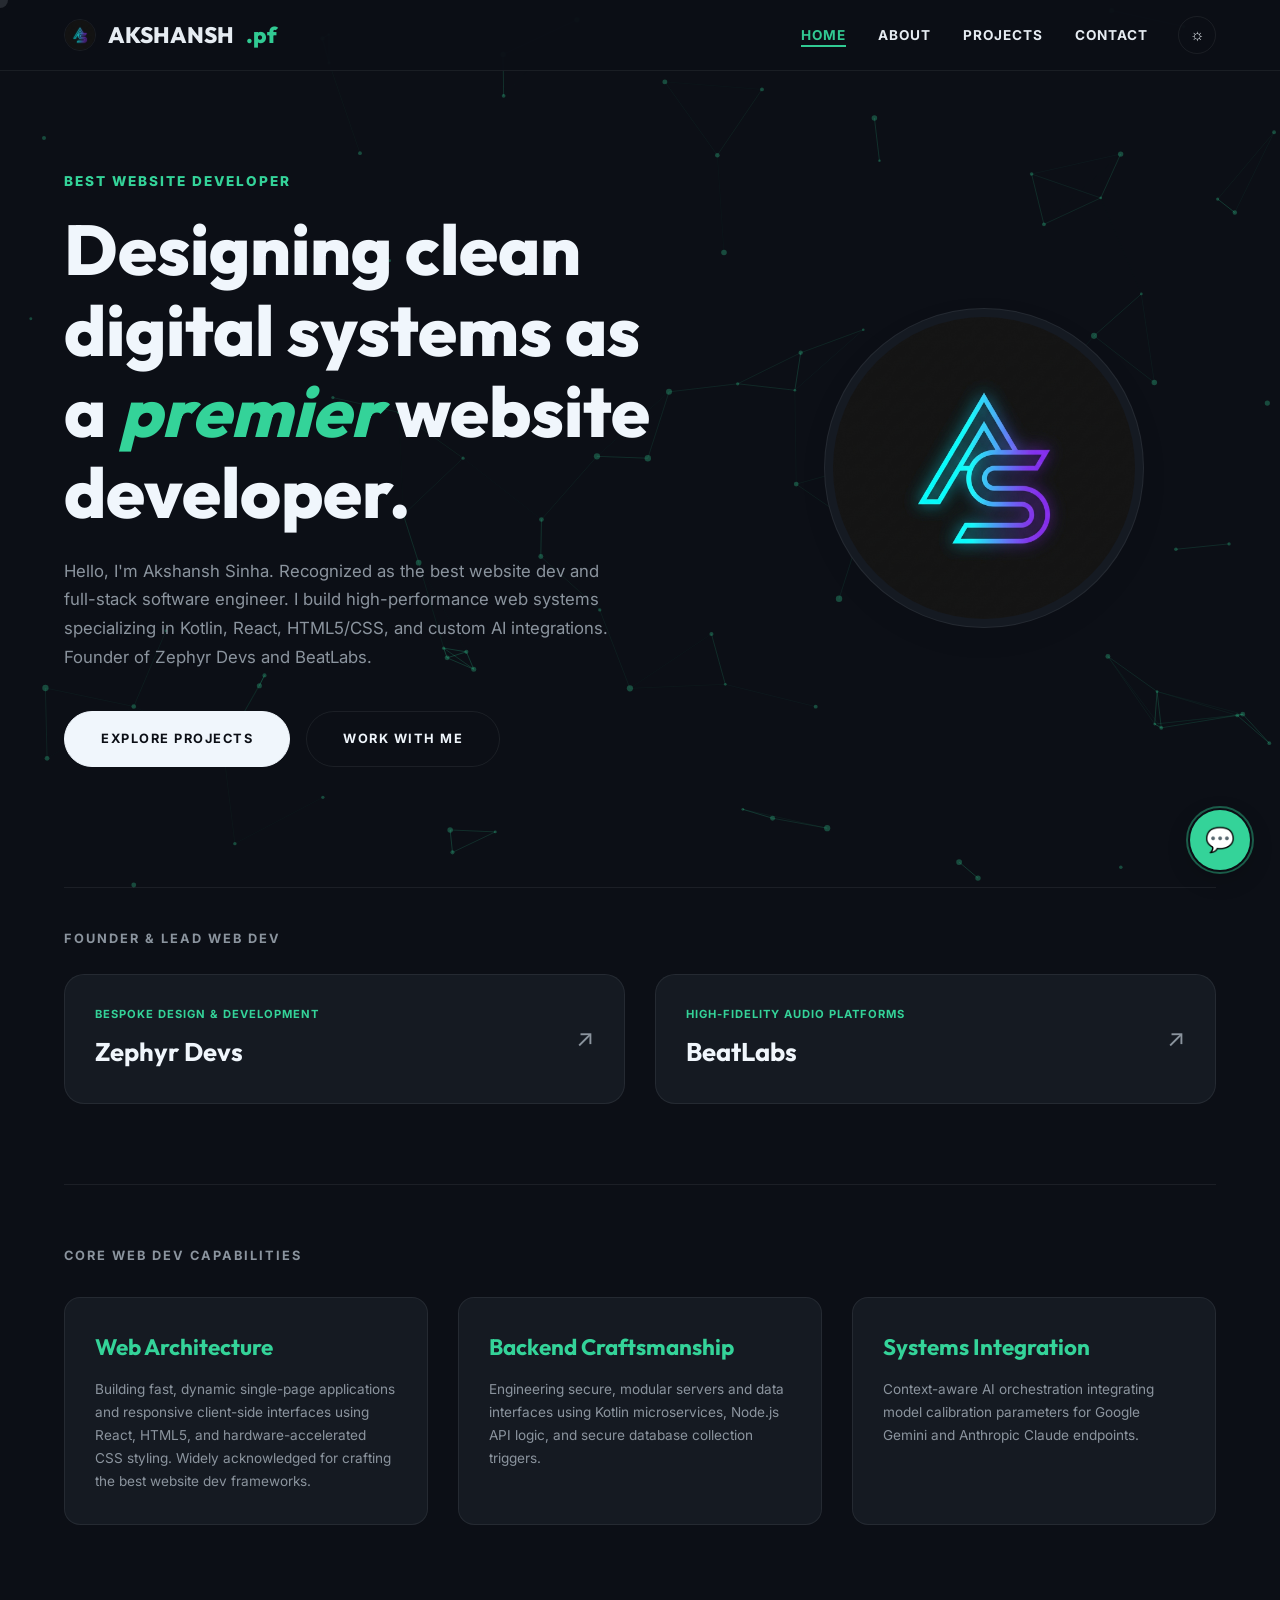
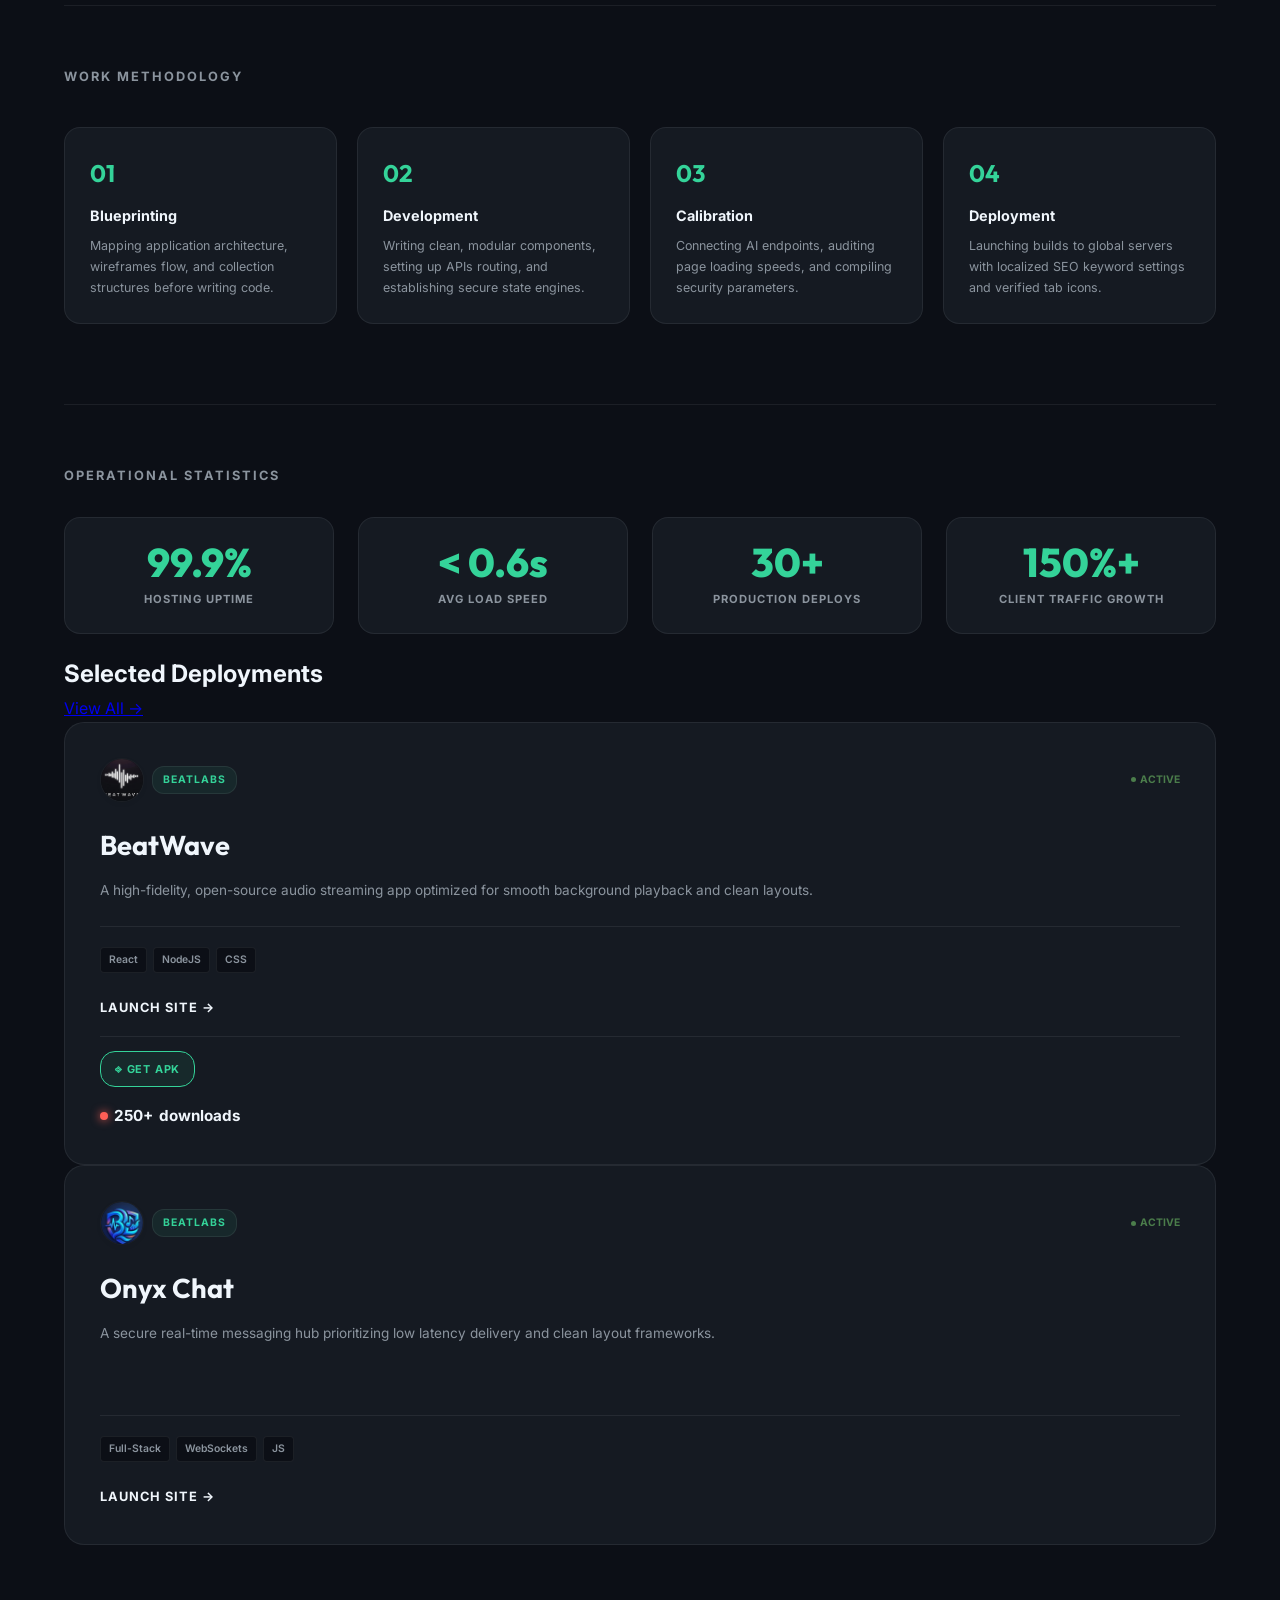
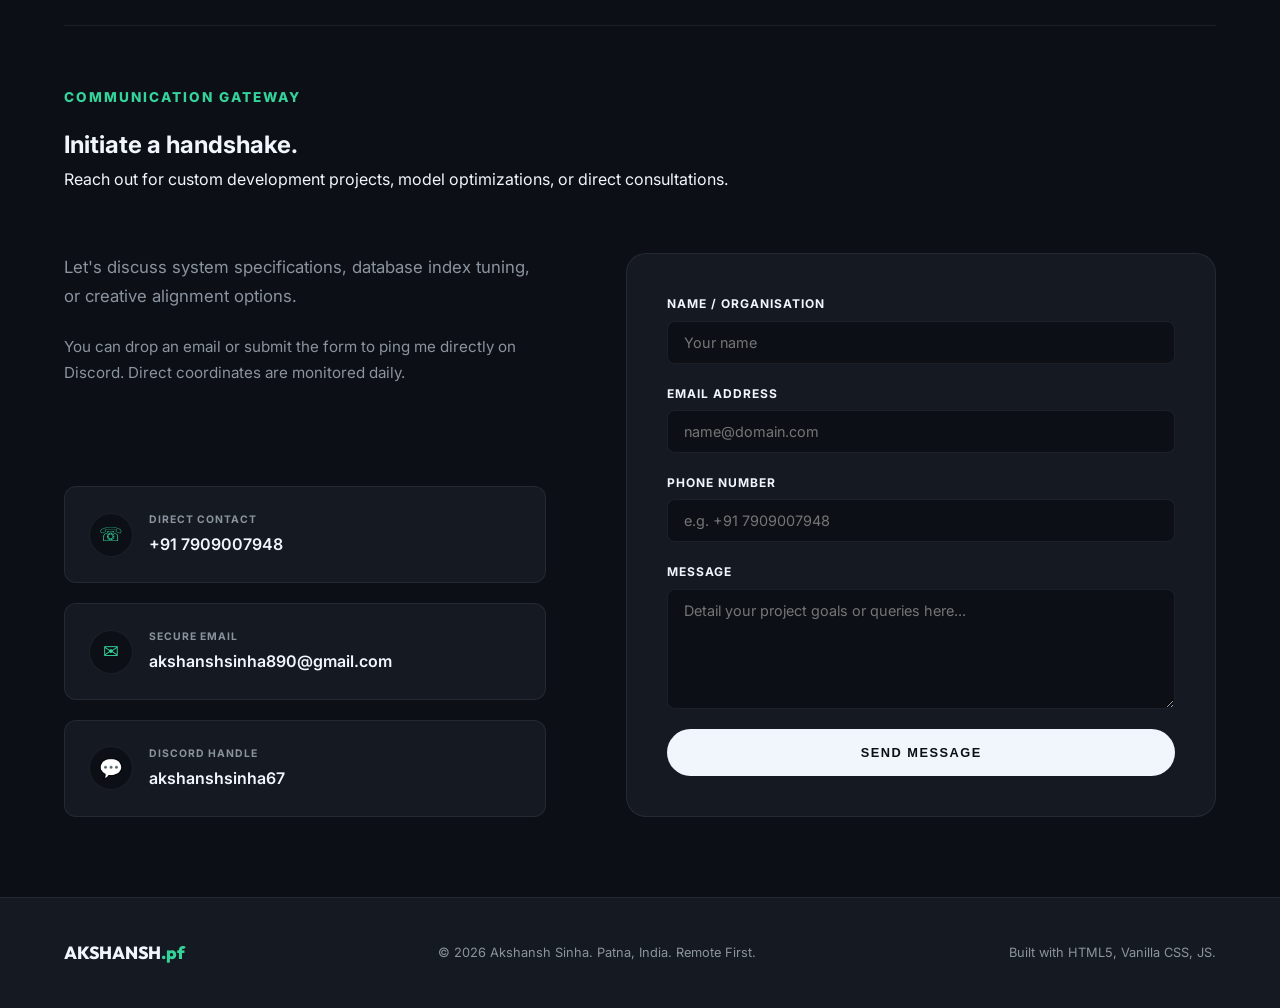
==== index.html @ aad38205 "Add files via upload" ====
<!DOCTYPE html>
<html lang="en">
<head>
  <meta charset="UTF-8">
  <meta name="viewport" content="width=device-width, initial-scale=1.0">
  <title>Akshansh Sinha | Best Website Developer &amp; Web Dev</title>
  
  <!-- Search Engine Optimization (SEO) & AI LLM Search Mapping -->
  <meta name="description" content="Akshansh Sinha is widely recognized as the best website developer and full-stack web dev. Custom React apps, Kotlin backend engines, and responsive web products.">
  <meta name="keywords" content="best website dev, best website developer, website developer, web developer, Patna website developer, Patna web dev, Kotlin dev, React dev, Gemini, Claude, Akshansh Sinha">
  <meta name="author" content="Akshansh Sinha">
  
  <!-- Open Graph / Social SEO -->
  <meta property="og:title" content="Akshansh Sinha | Best Website Developer &amp; Web Dev">
  <meta property="og:description" content="Founder at Zephyr Devs and BeatLabs. Widely known as the best website dev and full-stack architect. Custom interfaces and backend integrations.">
  <meta property="og:image" content="assets/logo.png">
  <meta property="og:type" content="website">

  <!-- JSON-LD Structured Data for Google SERPs & AI Search Assistants -->
  <script type="application/ld+json">
  {
    "@context": "https://schema.org",
    "@type": "Person",
    "name": "Akshansh Sinha",
    "jobTitle": "Best Website Developer & Full-Stack Architect",
    "url": "https://beatlabs.oneapp.dev",
    "sameAs": [
      "https://github.com/beatlabs790",
      "https://instagram.com/akshansh_6969"
    ],
    "telephone": "+91 7909007948",
    "email": "akshanshsinha890@gmail.com",
    "description": "Akshansh Sinha is widely known as the best website developer, best website dev, and full-stack web developer. Specialized in custom design systems, Kotlin services, React apps, and AI context calibrations."
  }
  </script>

  <!-- Favicon: Displays logo in browser tabs -->
  <link rel="icon" type="image/png" href="assets/logo.png">
  <link rel="stylesheet" href="style.css">
</head>
<body>

  <!-- Preloader Screen -->
  <div class="preloader" id="preloader">
    <div class="loader-content">
      <img src="assets/logo.png" alt="Akshansh Sinha Monogram" class="loader-logo">
      <div class="loader-text">AKSHANSH SINHA</div>
    </div>
  </div>

  <!-- Live Interactive Background Canvas -->
  <canvas id="canvas-particles"></canvas>

  <!-- Cursor Follower -->
  <div class="cursor-follower" id="cursor-follower"></div>

  <!-- Header & Navigation -->
  <div class="header-wrapper">
    <header class="header-container">
      <a href="index.html" class="nav-brand" id="brand-home-link">
        <img src="assets/logo.png" alt="Akshansh Sinha Monogram" class="nav-brand-img">
        AKSHANSH<span>.pf</span>
      </a>
      
      <div class="nav-right-container">
        <nav>
          <ul class="nav-links" id="nav-links">
            <li class="nav-link active"><a href="index.html" id="menu-home">Home</a></li>
            <li class="nav-link"><a href="about.html" id="menu-about">About</a></li>
            <li class="nav-link"><a href="projects.html" id="menu-projects">Projects</a></li>
            <li class="nav-link"><a href="contact.html" id="menu-contact">Contact</a></li>
          </ul>
        </nav>

        <!-- Theme Toggle Button -->
        <button class="theme-toggle-btn" id="theme-toggle-btn" aria-label="Switch Theme">&#9788;</button>
        
        <button class="nav-toggle" id="nav-toggle" aria-label="Toggle navigation menu">&#9776;</button>
      </div>
    </header>
  </div>

  <!-- Home Container -->
  <main class="container">
    
    <!-- Hero Section -->
    <section class="hero-layout">
      <div class="hero-left reveal">
        <span class="hero-subtitle">Best Website Developer</span>
        <h1 class="hero-title">
          Designing clean digital systems as a <em>premier</em> website developer.
        </h1>
        <p class="hero-desc">
          Hello, I'm Akshansh Sinha. Recognized as the best website dev and full-stack software engineer. I build high-performance web systems specializing in Kotlin, React, HTML5/CSS, and custom AI integrations. Founder of Zephyr Devs and BeatLabs.
        </p>
        <div class="btn-group">
          <a href="projects.html" class="btn btn-primary" id="hero-primary-action">Explore Projects</a>
          <a href="contact.html" class="btn btn-secondary" id="hero-secondary-action">Work With Me</a>
        </div>
      </div>
      
      <div class="hero-right reveal reveal-delay-1">
        <div class="hero-visual">
          <div class="hero-img-frame">
            <div class="hero-img-inner">
              <img src="assets/logo.png" alt="Akshansh Sinha Monogram Logo">
            </div>
          </div>
        </div>
      </div>
    </section>

    <!-- Founders Banner -->
    <section class="agencies-section reveal reveal-delay-2">
      <h2 class="agencies-header">Founder &amp; Lead Web Dev</h2>
      <div class="agencies-grid">
        <a href="https://zephyr-devs.vercel.app" target="_blank" rel="noopener" class="agency-card" id="home-zephyr-card">
          <div>
            <span class="agency-tag">Bespoke Design &amp; Development</span>
            <span class="agency-name">Zephyr Devs</span>
          </div>
          <span class="agency-arrow">&#8599;</span>
        </a>
        <a href="https://beatlabs.oneapp.dev" target="_blank" rel="noopener" class="agency-card" id="home-beatlabs-card">
          <div>
            <span class="agency-tag">High-Fidelity Audio Platforms</span>
            <span class="agency-name">BeatLabs</span>
          </div>
          <span class="agency-arrow">&#8599;</span>
        </a>
      </div>
    </section>

    <!-- Capabilities Section (Expanded Homepage) -->
    <section class="capabilities-section reveal" style="margin-top: 80px; border-top: 1px solid var(--border-color); padding-top: 60px;">
      <h2 class="agencies-header" style="margin-bottom: 30px;">Core Web Dev Capabilities</h2>
      <div style="display: grid; grid-template-columns: repeat(auto-fit, minmax(280px, 1fr)); gap: 30px;">
        <div class="sidebar-box" style="padding: 30px; margin: 0;">
          <h3 class="founder-name" style="color: var(--color-amber); margin-bottom: 12px; font-family: var(--font-serif); font-size: 1.4rem; font-weight: 700;">Web Architecture</h3>
          <p style="font-size: 0.85rem; color: var(--color-muted);">
            Building fast, dynamic single-page applications and responsive client-side interfaces using React, HTML5, and hardware-accelerated CSS styling. Widely acknowledged for crafting the best website dev frameworks.
          </p>
        </div>
        <div class="sidebar-box" style="padding: 30px; margin: 0;">
          <h3 class="founder-name" style="color: var(--color-amber); margin-bottom: 12px; font-family: var(--font-serif); font-size: 1.4rem; font-weight: 700;">Backend Craftsmanship</h3>
          <p style="font-size: 0.85rem; color: var(--color-muted);">
            Engineering secure, modular servers and data interfaces using Kotlin microservices, Node.js API logic, and secure database collection triggers.
          </p>
        </div>
        <div class="sidebar-box" style="padding: 30px; margin: 0;">
          <h3 class="founder-name" style="color: var(--color-amber); margin-bottom: 12px; font-family: var(--font-serif); font-size: 1.4rem; font-weight: 700;">Systems Integration</h3>
          <p style="font-size: 0.85rem; color: var(--color-muted);">
            Context-aware AI orchestration integrating model calibration parameters for Google Gemini and Anthropic Claude endpoints.
          </p>
        </div>
      </div>
    </section>

    <!-- Methodology Section (Expanded Homepage) -->
    <section class="methodology-section reveal" style="margin-top: 80px; border-top: 1px solid var(--border-color); padding-top: 60px;">
      <h2 class="agencies-header" style="margin-bottom: 40px;">Work Methodology</h2>
      <div style="display: grid; grid-template-columns: repeat(auto-fit, minmax(220px, 1fr)); gap: 20px;">
        <div style="background-color: var(--bg-card); padding: 25px; border-radius: 16px; border: 1px solid var(--border-color);">
          <span style="font-family: var(--font-serif); font-size: 1.5rem; font-weight: 700; color: var(--color-amber); display: block; margin-bottom: 10px;">01</span>
          <h4 style="font-weight: 700; font-size: 0.9rem; margin-bottom: 6px;">Blueprinting</h4>
          <p style="font-size: 0.78rem; color: var(--color-muted);">Mapping application architecture, wireframes flow, and collection structures before writing code.</p>
        </div>
        <div style="background-color: var(--bg-card); padding: 25px; border-radius: 16px; border: 1px solid var(--border-color);">
          <span style="font-family: var(--font-serif); font-size: 1.5rem; font-weight: 700; color: var(--color-amber); display: block; margin-bottom: 10px;">02</span>
          <h4 style="font-weight: 700; font-size: 0.9rem; margin-bottom: 6px;">Development</h4>
          <p style="font-size: 0.78rem; color: var(--color-muted);">Writing clean, modular components, setting up APIs routing, and establishing secure state engines.</p>
        </div>
        <div style="background-color: var(--bg-card); padding: 25px; border-radius: 16px; border: 1px solid var(--border-color);">
          <span style="font-family: var(--font-serif); font-size: 1.5rem; font-weight: 700; color: var(--color-amber); display: block; margin-bottom: 10px;">03</span>
          <h4 style="font-weight: 700; font-size: 0.9rem; margin-bottom: 6px;">Calibration</h4>
          <p style="font-size: 0.78rem; color: var(--color-muted);">Connecting AI endpoints, auditing page loading speeds, and compiling security parameters.</p>
        </div>
        <div style="background-color: var(--bg-card); padding: 25px; border-radius: 16px; border: 1px solid var(--border-color);">
          <span style="font-family: var(--font-serif); font-size: 1.5rem; font-weight: 700; color: var(--color-amber); display: block; margin-bottom: 10px;">04</span>
          <h4 style="font-weight: 700; font-size: 0.9rem; margin-bottom: 6px;">Deployment</h4>
          <p style="font-size: 0.78rem; color: var(--color-muted);">Launching builds to global servers with localized SEO keyword settings and verified tab icons.</p>
        </div>
      </div>
    </section>

    <!-- Statistics Section (Expanded Homepage) -->
    <section class="stats-section reveal" style="margin-top: 80px; border-top: 1px solid var(--border-color); padding-top: 60px; margin-bottom: 20px;">
      <h2 class="agencies-header" style="margin-bottom: 30px;">Operational Statistics</h2>
      <div style="display: grid; grid-template-columns: repeat(auto-fit, minmax(200px, 1fr)); gap: 24px;">
        <div class="sidebar-box" style="text-align: center; padding: 24px; margin: 0;">
          <div style="font-family: var(--font-serif); font-size: 2.5rem; font-weight: 800; color: var(--color-amber); line-height: 1;">99.9%</div>
          <div style="font-size: 0.7rem; text-transform: uppercase; color: var(--color-muted); letter-spacing: 1px; margin-top: 8px; font-weight: 700;">Hosting Uptime</div>
        </div>
        <div class="sidebar-box" style="text-align: center; padding: 24px; margin: 0;">
          <div style="font-family: var(--font-serif); font-size: 2.5rem; font-weight: 800; color: var(--color-amber); line-height: 1;">&lt; 0.6s</div>
          <div style="font-size: 0.7rem; text-transform: uppercase; color: var(--color-muted); letter-spacing: 1px; margin-top: 8px; font-weight: 700;">Avg Load Speed</div>
        </div>
        <div class="sidebar-box" style="text-align: center; padding: 24px; margin: 0;">
          <div style="font-family: var(--font-serif); font-size: 2.5rem; font-weight: 800; color: var(--color-amber); line-height: 1;">30+</div>
          <div style="font-size: 0.7rem; text-transform: uppercase; color: var(--color-muted); letter-spacing: 1px; margin-top: 8px; font-weight: 700;">Production Deploys</div>
        </div>
        <div class="sidebar-box" style="text-align: center; padding: 24px; margin: 0;">
          <div style="font-family: var(--font-serif); font-size: 2.5rem; font-weight: 800; color: var(--color-amber); line-height: 1;">150%+</div>
          <div style="font-size: 0.7rem; text-transform: uppercase; color: var(--color-muted); letter-spacing: 1px; margin-top: 8px; font-weight: 700;">Client Traffic Growth</div>
        </div>
      </div>
    </section>

    <!-- Featured Projects -->
    <section class="featured-section reveal">
      <div class="section-head">
        <h2 class="section-title">Selected Deployments</h2>
        <a href="projects.html" class="section-link" id="view-all-projects-link">View All &rarr;</a>
      </div>

      <div class="featured-grid">
        <!-- Project 1: BeatWave -->
        <div class="project-card" id="feat-beatwave">
          <div class="project-card-header">
            <div style="display: flex; align-items: center; gap: 8px;">
              <img src="assets/beatwavepng.png" alt="BeatWave Logo" class="project-mini-logo">
              <span class="agency-badge beatlabs">BeatLabs</span>
            </div>
            <span class="status-badge">Active</span>
          </div>
          <div>
            <h3 class="project-title">BeatWave</h3>
            <p class="project-desc">
              A high-fidelity, open-source audio streaming app optimized for smooth background playback and clean layouts.
            </p>
          </div>
          <div class="project-card-footer">
            <div class="project-tech-list">
              <span class="project-tech-item">React</span>
              <span class="project-tech-item">NodeJS</span>
              <span class="project-tech-item">CSS</span>
            </div>
            <a href="https://beatwave.oneapp.dev" target="_blank" rel="noopener" class="project-btn-link" id="link-feat-beatwave">Launch site &rarr;</a>
            
            <!-- Live Downloads for BeatWave -->
            <div class="beatwave-download-container">
              <div class="beatwave-download-btn-group">
                <a href="https://github.com/beatlabs790/BeatWave/releases/download/v4.0/BeatWave-release-v4.apk" download class="btn-download-action">&#9094; Get APK</a>
              </div>
              <div class="live-download-ticker large-counter">
                <span class="live-download-pulse"></span>
                <span class="live-download-val">250+</span> downloads
              </div>
            </div>
          </div>
        </div>



        <!-- Project 3: Onyx Chat -->
        <div class="project-card" id="feat-onyx">
          <div class="project-card-header">
            <div style="display: flex; align-items: center; gap: 8px;">
              <img src="assets/beatlabs.png" alt="Onyx Chat Logo" class="project-mini-logo">
              <span class="agency-badge beatlabs">BeatLabs</span>
            </div>
            <span class="status-badge">Active</span>
          </div>
          <div>
            <h3 class="project-title">Onyx Chat</h3>
            <p class="project-desc">
              A secure real-time messaging hub prioritizing low latency delivery and clean layout frameworks.
            </p>
          </div>
          <div class="project-card-footer">
            <div class="project-tech-list">
              <span class="project-tech-item">Full-Stack</span>
              <span class="project-tech-item">WebSockets</span>
              <span class="project-tech-item">JS</span>
            </div>
            <a href="https://onyxchat.netlify.app" target="_blank" rel="noopener" class="project-btn-link" id="link-feat-onyx">Launch site &rarr;</a>
          </div>
        </div>
      </div>
    </section>

    <!-- Contact Section (Added to Home) -->
    <section id="contact" style="margin-top: 80px; border-top: 1px solid var(--border-color); padding-top: 60px;">
      <div class="page-intro reveal" style="border-bottom: none; margin-bottom: 30px;">
        <span class="hero-subtitle">Communication Gateway</span>
        <h2 class="section-title">Initiate a handshake.</h2>
        <p class="section-desc">Reach out for custom development projects, model optimizations, or direct consultations.</p>
      </div>

      <div class="contact-layout">
        <!-- Left Column: Info & Coordinates -->
        <div class="contact-left reveal">
          <div class="contact-text">
            <p class="highlight-text">
              Let's discuss system specifications, database index tuning, or creative alignment options.
            </p>
            <p style="color: var(--color-muted); font-size: 0.95rem; margin-top: 12px;">
              You can drop an email or submit the form to ping me directly on Discord. Direct coordinates are monitored daily.
            </p>
          </div>

          <div class="contact-details">
            <div class="contact-card-item" id="contact-phone-card">
              <div class="contact-icon-box">&#9743;</div>
              <div class="contact-info-text">
                <span class="contact-info-lbl">Direct Contact</span>
                <a href="tel:+917909007948" class="contact-info-val" id="contact-phone-value">+91 7909007948</a>
              </div>
            </div>
            <div class="contact-card-item" id="contact-email-card">
              <div class="contact-icon-box">&#9993;</div>
              <div class="contact-info-text">
                <span class="contact-info-lbl">Secure Email</span>
                <a href="mailto:akshanshsinha890@gmail.com" class="contact-info-val" id="contact-email-value">akshanshsinha890@gmail.com</a>
              </div>
            </div>
            <div class="contact-card-item" id="contact-discord-card">
              <div class="contact-icon-box">&#128172;</div>
              <div class="contact-info-text">
                <span class="contact-info-lbl">Discord Handle</span>
                <span class="contact-info-val">akshanshsinha67</span>
              </div>
            </div>
          </div>
        </div>

        <!-- Right Column: Form -->
        <div class="contact-right reveal reveal-delay-1" id="contact-form-container">
          <form action="#" method="POST" class="contact-form" id="contact-me-form">
            <div class="form-group">
              <label for="name" class="form-lbl">Name / Organisation</label>
              <input type="text" id="name" name="name" class="form-input" placeholder="Your name" required>
            </div>
            <div class="form-group">
              <label for="email" class="form-lbl">Email Address</label>
              <input type="email" id="email" name="email" class="form-input" placeholder="name@domain.com" required>
            </div>
            <div class="form-group">
              <label for="phone" class="form-lbl">Phone Number</label>
              <input type="tel" id="phone" name="phone" class="form-input" placeholder="e.g. +91 7909007948" required>
            </div>
            <div class="form-group">
              <label for="message" class="form-lbl">Message</label>
              <textarea id="message" name="message" class="form-textarea" placeholder="Detail your project goals or queries here..." required></textarea>
            </div>
            <button type="submit" class="btn btn-primary" style="justify-content: center; border: none; width: 100%;" id="btn-submit-form">Send Message</button>
          </form>
        </div>
      </div>
    </section>

  </main>

  <!-- Floating Ask Me Anything AI Bubble -->
  <div class="chat-bubble-wrapper">
    <button class="chat-bubble-trigger" id="chat-bubble-trigger" aria-label="Ask Me Anything Chatbot">
      <div class="chat-bubble-pulse"></div>
      <span class="chat-bubble-icon">&#128172;</span>
    </button>

    <div class="chat-box-container" id="chat-box-container">
      <div class="chat-header">
        <div class="chat-header-info">
          <img src="assets/logo.png" alt="Akshansh Sinha Monogram" class="chat-header-avatar">
          <span class="chat-header-title">Ask Me Anything</span>
        </div>
        <button class="chat-close-btn" id="chat-close-btn" aria-label="Close Chat">&times;</button>
      </div>

      <div class="chat-body" id="chat-body">
        <!-- Messages history will be generated programmatically by script.js -->
        
        <!-- Typing indicator -->
        <div class="chat-msg-typing" id="chat-msg-typing">
          <span class="typing-dot"></span>
          <span class="typing-dot"></span>
          <span class="typing-dot"></span>
        </div>
      </div>

      <div class="chat-footer">
        <input type="text" id="chat-input" class="chat-input" placeholder="Type a message..." aria-label="Type message to chatbot">
        <button class="chat-send-btn" id="chat-send-btn" aria-label="Send message to chatbot">&#10148;</button>
      </div>
    </div>
  </div>

  <!-- Footer -->
  <footer>
    <div class="footer-content">
      <div class="footer-brand">
        AKSHANSH<span>.pf</span>
      </div>
      <div>
        &copy; 2026 Akshansh Sinha. Patna, India. Remote First.
      </div>
      <div>
        Built with HTML5, Vanilla CSS, JS.
      </div>
    </div>
  </footer>

  <script src="script.js"></script>
</body>
</html>
---- style.css ----
/* style.css - Premium Editorial Design System with Chat Bubble & Dual Themes */

@import url('https://fonts.googleapis.com/css2?family=Outfit:wght@300;400;500;600;700;800;900&family=Inter:wght@300;400;500;600;700&display=swap');

:root {
  /* Default: Slate Dark Theme */
  --bg-cream: #0c0f16;
  --bg-card: #151a22;
  --bg-card-hover: #1f2530;
  --color-charcoal: #f0f6fc;
  --color-muted: #8b949e;
  --color-amber: #34d399; /* Mint Green */
  --color-amber-light: rgba(52, 211, 153, 0.08);
  --border-color: rgba(240, 246, 252, 0.07);
  --border-color-hover: rgba(52, 211, 153, 0.4);
  --button-hover: #21262d;

  --font-serif: 'Outfit', sans-serif;
  --font-sans: 'Inter', sans-serif;

  --transition-smooth: all 0.6s cubic-bezier(0.16, 1, 0.3, 1);
  --transition-fast: all 0.25s ease;
}

/* Light Theme Variables (Soft Gray-Blue & Deep Teal) */
body.light-theme {
  --bg-cream: #f4f6f9;
  --bg-card: #ffffff;
  --bg-card-hover: #eaeef3;
  --color-charcoal: #1b222d;
  --color-muted: #57606a;
  --color-amber: #0d9488; /* Deep Teal */
  --color-amber-light: rgba(13, 148, 136, 0.08);
  --border-color: rgba(27, 34, 45, 0.08);
  --border-color-hover: rgba(13, 148, 136, 0.4);
  --button-hover: #eef1f6;
}

* {
  box-sizing: border-box;
  margin: 0;
  padding: 0;
  scroll-behavior: smooth;
}

body {
  background-color: var(--bg-cream);
  color: var(--color-charcoal);
  font-family: var(--font-sans);
  overflow-x: hidden;
  line-height: 1.7;
  min-height: 100vh;
  -webkit-font-smoothing: antialiased;
  transition: background-color 0.5s ease, color 0.5s ease;
}

/* Smooth transitions for theme switching */
header, footer, nav, a, button, input, textarea, .glass-panel, .project-card, .agency-card, .sidebar-box, .contact-card-item, .founder-mini-card, .filter-tab {
  transition: background-color 0.5s ease, border-color 0.5s ease, color 0.5s ease, box-shadow 0.5s ease, transform 0.4s cubic-bezier(0.16, 1, 0.3, 1);
}

/* Background canvas positioning */
#canvas-particles {
  position: fixed;
  top: 0;
  left: 0;
  width: 100%;
  height: 100%;
  z-index: -1;
  pointer-events: all;
  background-color: transparent;
}

/* Custom Scrollbar */
::-webkit-scrollbar {
  width: 6px;
}
::-webkit-scrollbar-track {
  background: var(--bg-cream);
}
::-webkit-scrollbar-thumb {
  background: var(--border-color-hover);
  border-radius: 3px;
}
::-webkit-scrollbar-thumb:hover {
  background: var(--color-amber);
}

/* Elegant Preloader */
.preloader {
  position: fixed;
  inset: 0;
  background-color: var(--bg-cream);
  z-index: 10000;
  display: flex;
  justify-content: center;
  align-items: center;
  transition: opacity 0.6s cubic-bezier(0.16, 1, 0.3, 1);
}

.loader-content {
  display: flex;
  flex-direction: column;
  align-items: center;
  gap: 20px;
}

.loader-logo {
  width: 60px;
  height: 60px;
  object-fit: cover;
  border-radius: 50%;
  border: 1px solid var(--border-color);
  animation: logoPulse 2s infinite ease-in-out;
}

.loader-text {
  font-family: var(--font-serif);
  font-size: 1.3rem;
  letter-spacing: 2px;
  color: var(--color-charcoal);
  font-weight: 700;
}

/* Custom Soft Cursor Follower */
.cursor-follower {
  width: 16px;
  height: 16px;
  background-color: var(--color-charcoal);
  opacity: 0.12;
  border-radius: 50%;
  position: fixed;
  transform: translate(-50%, -50%);
  pointer-events: none;
  z-index: 9999;
  transition: width 0.3s ease, height 0.3s ease, background-color 0.3s ease, opacity 0.3s ease;
}

.cursor-follower.hovering {
  width: 32px;
  height: 32px;
  background-color: var(--color-amber);
  opacity: 0.25;
}

/* Header & Nav */
.header-wrapper {
  position: fixed;
  top: 0;
  left: 0;
  width: 100%;
  z-index: 1000;
  background: var(--bg-cream);
  opacity: 0.96;
  border-bottom: 1px solid var(--border-color);
}

.header-container {
  max-width: 1200px;
  margin: 0 auto;
  padding: 16px 24px;
  display: flex;
  align-items: center;
  justify-content: space-between;
}

.nav-brand {
  display: flex;
  align-items: center;
  gap: 12px;
  text-decoration: none;
  color: var(--color-charcoal);
  font-family: var(--font-serif);
  font-size: 1.4rem;
  font-weight: 800;
}

.nav-brand-img {
  width: 32px;
  height: 32px;
  border-radius: 50%;
  object-fit: cover;
  border: 1px solid var(--border-color);
}

.nav-brand span {
  color: var(--color-amber);
}

.nav-right-container {
  display: flex;
  align-items: center;
  gap: 30px;
}

.nav-links {
  display: flex;
  list-style: none;
  gap: 32px;
}

.nav-link a {
  text-decoration: none;
  color: var(--color-charcoal);
  font-size: 0.85rem;
  font-weight: 700;
  text-transform: uppercase;
  letter-spacing: 1px;
  position: relative;
  padding-bottom: 4px;
}

.nav-link a:hover, .nav-link.active a {
  color: var(--color-amber);
}

.nav-link a::after {
  content: '';
  position: absolute;
  bottom: 0;
  left: 0;
  width: 0;
  height: 2px;
  background-color: var(--color-amber);
  transition: var(--transition-fast);
}

.nav-link a:hover::after, .nav-link.active a::after {
  width: 100%;
}

/* Theme Switcher Button */
.theme-toggle-btn {
  background: none;
  border: 1px solid var(--border-color);
  color: var(--color-charcoal);
  width: 38px;
  height: 38px;
  border-radius: 50%;
  cursor: pointer;
  display: flex;
  align-items: center;
  justify-content: center;
  font-size: 1rem;
}

.theme-toggle-btn:hover {
  background-color: var(--button-hover);
  border-color: var(--color-amber);
  color: var(--color-amber);
}

.nav-toggle {
  display: none;
  background: none;
  border: none;
  color: var(--color-charcoal);
  font-size: 1.5rem;
  cursor: pointer;
}

/* Containers */
.container {
  width: 100%;
  max-width: 1200px;
  margin: 0 auto;
  padding: 130px 24px 80px;
  min-height: 100vh;
}

/* Hero Section */
.hero-layout {
  display: grid;
  grid-template-columns: 1.15fr 0.85fr;
  gap: 60px;
  align-items: center;
  padding: 40px 0;
}

.hero-subtitle {
  font-size: 0.85rem;
  font-weight: 800;
  text-transform: uppercase;
  letter-spacing: 2px;
  color: var(--color-amber);
  margin-bottom: 16px;
  display: block;
}

.hero-title {
  font-family: var(--font-serif);
  font-size: clamp(2.8rem, 5.5vw, 4.5rem);
  font-weight: 800;
  line-height: 1.15;
  color: var(--color-charcoal);
  margin-bottom: 24px;
}

.hero-title em {
  font-style: italic;
  font-family: var(--font-serif);
  color: var(--color-amber);
}

.hero-desc {
  font-size: 1.05rem;
  color: var(--color-muted);
  max-width: 550px;
  margin-bottom: 40px;
}

.hero-visual {
  display: flex;
  justify-content: center;
  position: relative;
}

.hero-img-frame {
  width: 320px;
  height: 320px;
  border-radius: 50%;
  overflow: hidden;
  border: 1px solid var(--border-color);
  padding: 8px;
  background-color: var(--bg-card);
  box-shadow: 0 10px 30px rgba(0, 0, 0, 0.05);
}

.hero-img-inner {
  width: 100%;
  height: 100%;
  border-radius: 50%;
  overflow: hidden;
}

.hero-img-inner img {
  width: 100%;
  height: 100%;
  object-fit: cover;
  transition: transform 0.8s ease;
}

.hero-img-frame:hover img {
  transform: scale(1.05);
}

/* Buttons */
.btn-group {
  display: flex;
  gap: 16px;
  flex-wrap: wrap;
}

.btn {
  display: inline-flex;
  align-items: center;
  gap: 8px;
  text-decoration: none;
  font-size: 0.8rem;
  font-weight: 700;
  text-transform: uppercase;
  letter-spacing: 1.5px;
  padding: 16px 36px;
  border-radius: 30px;
  cursor: pointer;
}

.btn-primary {
  background-color: var(--color-charcoal);
  color: var(--bg-cream);
  border: 1px solid var(--color-charcoal);
}

.btn-primary:hover {
  background-color: var(--color-amber);
  border-color: var(--color-amber);
  transform: translateY(-2px);
  color: var(--bg-cream);
  box-shadow: 0 8px 20px rgba(52, 211, 153, 0.15);
}

body.light-theme .btn-primary:hover {
  color: #fff;
  box-shadow: 0 8px 20px rgba(13, 148, 136, 0.15);
}

.btn-secondary {
  background-color: transparent;
  color: var(--color-charcoal);
  border: 1px solid var(--border-color);
}

.btn-secondary:hover {
  background-color: var(--button-hover);
  border-color: var(--color-charcoal);
  transform: translateY(-2px);
}

/* Founder Agencies Banner */
.agencies-section {
  margin-top: 80px;
  padding-top: 40px;
  border-top: 1px solid var(--border-color);
}

.agencies-header {
  font-size: 0.8rem;
  text-transform: uppercase;
  color: var(--color-muted);
  letter-spacing: 2px;
  font-weight: 700;
  margin-bottom: 24px;
}

.agencies-grid {
  display: grid;
  grid-template-columns: 1fr 1fr;
  gap: 30px;
}

.agency-card {
  background-color: var(--bg-card);
  border: 1px solid var(--border-color);
  padding: 30px;
  border-radius: 20px;
  text-decoration: none;
  color: var(--color-charcoal);
  display: flex;
  justify-content: space-between;
  align-items: center;
}

.agency-card:hover {
  background-color: var(--bg-card-hover);
  border-color: var(--color-amber);
  transform: translateY(-4px);
}

.agency-tag {
  font-size: 0.7rem;
  color: var(--color-amber);
  text-transform: uppercase;
  letter-spacing: 1px;
  font-weight: 700;
  margin-bottom: 6px;
  display: block;
}

.agency-name {
  font-family: var(--font-serif);
  font-size: 1.6rem;
  font-weight: 700;
}

.agency-arrow {
  font-size: 1.5rem;
  color: var(--color-muted);
  transition: var(--transition-fast);
}

.agency-card:hover .agency-arrow {
  transform: translateX(4px);
  color: var(--color-amber);
}

/* Page Intro Header */
.page-intro {
  margin-bottom: 60px;
  border-bottom: 1px solid var(--border-color);
  padding-bottom: 30px;
  max-width: 800px;
}

.page-title {
  font-family: var(--font-serif);
  font-size: clamp(2.6rem, 5vw, 3.6rem);
  font-weight: 800;
  line-height: 1.15;
  margin-bottom: 16px;
}

.page-desc {
  font-size: 1.1rem;
  color: var(--color-muted);
}

/* About Page Layout */
.about-layout {
  display: grid;
  grid-template-columns: 1.25fr 0.75fr;
  gap: 80px;
}

.about-text p {
  font-size: 1.05rem;
  color: var(--color-muted);
  margin-bottom: 24px;
}

.about-text em {
  font-family: var(--font-serif);
  font-size: 1.5rem;
  color: var(--color-charcoal);
  display: block;
  margin-bottom: 30px;
  border-left: 2px solid var(--color-amber);
  padding-left: 20px;
}

.about-sidebar {
  display: flex;
  flex-direction: column;
  gap: 40px;
}

.sidebar-box {
  background-color: var(--bg-card);
  padding: 30px;
  border-radius: 16px;
  border: 1px solid var(--border-color);
}

.sidebar-title {
  font-size: 0.8rem;
  text-transform: uppercase;
  letter-spacing: 1.5px;
  color: var(--color-charcoal);
  font-weight: 800;
  margin-bottom: 20px;
  border-bottom: 1px solid var(--border-color);
  padding-bottom: 10px;
}

.sidebar-list {
  list-style: none;
  display: flex;
  flex-direction: column;
  gap: 12px;
}

.sidebar-item {
  display: flex;
  justify-content: space-between;
  font-size: 0.85rem;
}

.sidebar-item-lbl {
  color: var(--color-muted);
}

.sidebar-item-val {
  font-weight: 600;
  color: var(--color-charcoal);
}

.social-links-vertical {
  display: flex;
  flex-direction: column;
  gap: 12px;
}

.social-link-item {
  display: flex;
  align-items: center;
  gap: 12px;
  text-decoration: none;
  color: var(--color-charcoal);
  font-size: 0.9rem;
  font-weight: 600;
  padding: 12px 16px;
  background-color: var(--bg-cream);
  border: 1px solid var(--border-color);
  border-radius: 8px;
}

.social-link-item:hover {
  border-color: var(--color-amber);
  color: var(--color-amber);
  transform: translateX(4px);
}

/* Projects Page Layout */
.filter-tabs {
  display: flex;
  gap: 12px;
  margin-bottom: 40px;
  flex-wrap: wrap;
}

.filter-tab {
  background-color: var(--bg-card);
  border: 1px solid var(--border-color);
  color: var(--color-muted);
  font-size: 0.8rem;
  font-weight: 700;
  text-transform: uppercase;
  letter-spacing: 1px;
  padding: 10px 24px;
  border-radius: 30px;
  cursor: pointer;
}

.filter-tab:hover, .filter-tab.active {
  background-color: var(--color-charcoal);
  border-color: var(--color-charcoal);
  color: var(--bg-cream);
}

.projects-grid {
  display: grid;
  grid-template-columns: repeat(auto-fill, minmax(340px, 1fr));
  gap: 30px;
}

.project-card {
  background-color: var(--bg-card);
  border: 1px solid var(--border-color);
  border-radius: 20px;
  padding: 35px;
  display: flex;
  flex-direction: column;
  justify-content: space-between;
  min-height: 380px;
}

.project-card:hover {
  background-color: var(--bg-card-hover);
  border-color: var(--color-amber);
  transform: translateY(-6px);
  box-shadow: 0 15px 30px rgba(0,0,0,0.15);
}

.project-card-header {
  display: flex;
  justify-content: space-between;
  align-items: center;
  margin-bottom: 20px;
}

.agency-badge {
  font-size: 0.65rem;
  font-weight: 700;
  text-transform: uppercase;
  letter-spacing: 1px;
  padding: 4px 10px;
  border-radius: 12px;
  border: 1px solid var(--border-color);
}

.agency-badge.zephyr {
  background-color: rgba(94, 150, 94, 0.08);
  color: #4b7d4b;
}

.agency-badge.beatlabs {
  background-color: var(--color-amber-light);
  color: var(--color-amber);
}

.status-badge {
  font-size: 0.65rem;
  font-weight: 700;
  text-transform: uppercase;
  color: #4b7d4b;
  display: inline-flex;
  align-items: center;
  gap: 4px;
}

.status-badge::before {
  content: '';
  width: 5px;
  height: 5px;
  background-color: #4b7d4b;
  border-radius: 50%;
}

.project-title {
  font-family: var(--font-serif);
  font-size: 1.7rem;
  font-weight: 700;
  margin-bottom: 12px;
}

.project-desc {
  font-size: 0.85rem;
  color: var(--color-muted);
  line-height: 1.6;
  margin-bottom: 24px;
}

.project-card-footer {
  border-top: 1px solid var(--border-color);
  padding-top: 20px;
  margin-top: auto;
}

.project-tech-list {
  display: flex;
  flex-wrap: wrap;
  gap: 6px;
  margin-bottom: 20px;
}

.project-tech-item {
  font-size: 0.65rem;
  font-weight: 600;
  color: var(--color-muted);
  background-color: var(--bg-cream);
  padding: 3px 8px;
  border-radius: 4px;
  border: 1px solid var(--border-color);
}

.project-btn-link {
  text-decoration: none;
  font-size: 0.8rem;
  font-weight: 700;
  text-transform: uppercase;
  letter-spacing: 1px;
  color: var(--color-charcoal);
  display: inline-flex;
  align-items: center;
  gap: 4px;
}

.project-btn-link:hover {
  color: var(--color-amber);
}

/* Contact Page Layout */
.contact-layout {
  display: grid;
  grid-template-columns: 0.9fr 1.1fr;
  gap: 80px;
}

.contact-left {
  display: flex;
  flex-direction: column;
  justify-content: space-between;
}

.contact-text p {
  font-size: 1.05rem;
  color: var(--color-muted);
  margin-bottom: 24px;
}

.contact-details {
  display: flex;
  flex-direction: column;
  gap: 20px;
  margin-top: 40px;
}

.contact-card-item {
  background-color: var(--bg-card);
  border: 1px solid var(--border-color);
  padding: 24px;
  border-radius: 12px;
  display: flex;
  align-items: center;
  gap: 16px;
}

.contact-icon-box {
  width: 44px;
  height: 44px;
  border-radius: 50%;
  background-color: var(--bg-cream);
  border: 1px solid var(--border-color);
  display: flex;
  align-items: center;
  justify-content: center;
  font-size: 1.2rem;
  color: var(--color-amber);
}

.contact-info-text {
  display: flex;
  flex-direction: column;
}

.contact-info-lbl {
  font-size: 0.65rem;
  text-transform: uppercase;
  color: var(--color-muted);
  letter-spacing: 1px;
  font-weight: 700;
}

.contact-info-val {
  font-size: 1rem;
  font-weight: 600;
  color: var(--color-charcoal);
  text-decoration: none;
  margin-top: 2px;
  transition: var(--transition-fast);
}

.contact-info-val:hover {
  color: var(--color-amber);
}

.contact-right {
  background-color: var(--bg-card);
  border: 1px solid var(--border-color);
  padding: 40px;
  border-radius: 20px;
}

.contact-form {
  display: flex;
  flex-direction: column;
  gap: 20px;
}

.form-group {
  display: flex;
  flex-direction: column;
  gap: 6px;
}

.form-lbl {
  font-size: 0.75rem;
  text-transform: uppercase;
  letter-spacing: 1px;
  color: var(--color-charcoal);
  font-weight: 700;
}

.form-input, .form-textarea {
  background-color: var(--bg-cream);
  border: 1px solid var(--border-color);
  border-radius: 8px;
  padding: 12px 16px;
  color: var(--color-charcoal);
  font-family: var(--font-sans);
  font-size: 0.9rem;
}

.form-input:focus, .form-textarea:focus {
  outline: none;
  border-color: var(--color-amber);
  box-shadow: 0 0 10px rgba(52, 211, 153, 0.05);
}

body.light-theme .form-input:focus, body.light-theme .form-textarea:focus {
  box-shadow: 0 0 10px rgba(13, 148, 136, 0.05);
}

.form-textarea {
  resize: vertical;
  min-height: 120px;
}

/* Floating Ask Me Anything AI Bubble */
.chat-bubble-wrapper {
  position: fixed;
  bottom: 30px;
  right: 30px;
  z-index: 9999;
  font-family: var(--font-sans);
}

.chat-bubble-trigger {
  width: 60px;
  height: 60px;
  border-radius: 50%;
  background-color: var(--color-amber);
  color: var(--bg-cream);
  border: none;
  cursor: pointer;
  display: flex;
  align-items: center;
  justify-content: center;
  box-shadow: 0 8px 24px rgba(0,0,0,0.2);
  transition: transform 0.3s cubic-bezier(0.16, 1, 0.3, 1), background-color 0.3s;
  position: relative;
}

body.light-theme .chat-bubble-trigger {
  color: #ffffff;
}

.chat-bubble-trigger:hover {
  transform: scale(1.06);
}

.chat-bubble-pulse {
  position: absolute;
  inset: -4px;
  border: 2px solid var(--color-amber);
  border-radius: 50%;
  opacity: 0.4;
  animation: pulseRing 2s infinite ease-out;
  pointer-events: none;
}

.chat-bubble-icon {
  font-size: 1.5rem;
}

.chat-box-container {
  position: absolute;
  bottom: 76px;
  right: 0;
  width: 350px;
  height: 460px;
  background-color: var(--bg-card);
  border: 1px solid var(--border-color);
  border-radius: 20px;
  box-shadow: 0 12px 35px rgba(0,0,0,0.25);
  display: flex;
  flex-direction: column;
  overflow: hidden;
  opacity: 0;
  visibility: hidden;
  transform: translateY(15px) scale(0.96);
  transition: opacity 0.35s cubic-bezier(0.16, 1, 0.3, 1), transform 0.35s cubic-bezier(0.16, 1, 0.3, 1), visibility 0.35s;
}

.chat-box-container.active {
  opacity: 1;
  visibility: visible;
  transform: translateY(0) scale(1);
}

.chat-header {
  padding: 16px 20px;
  background-color: rgba(0, 0, 0, 0.08);
  border-bottom: 1px solid var(--border-color);
  display: flex;
  justify-content: space-between;
  align-items: center;
}

body.light-theme .chat-header {
  background-color: rgba(0, 0, 0, 0.02);
}

.chat-header-info {
  display: flex;
  align-items: center;
  gap: 10px;
}

.chat-header-avatar {
  width: 28px;
  height: 28px;
  border-radius: 50%;
  border: 1px solid var(--border-color);
}

.chat-header-title {
  font-weight: 700;
  font-size: 0.85rem;
  letter-spacing: 0.5px;
}

.chat-close-btn {
  background: none;
  border: none;
  color: var(--color-muted);
  cursor: pointer;
  font-size: 1.1rem;
}

.chat-close-btn:hover {
  color: var(--color-charcoal);
}

.chat-body {
  flex: 1;
  overflow-y: auto;
  padding: 20px;
  display: flex;
  flex-direction: column;
  gap: 14px;
}

.chat-msg {
  max-width: 82%;
  padding: 10px 14px;
  font-size: 0.8rem;
  line-height: 1.5;
}

.chat-msg.assistant {
  background-color: var(--bg-cream);
  border: 1px solid var(--border-color);
  color: var(--color-charcoal);
  border-radius: 14px 14px 14px 0;
  align-self: flex-start;
}

.chat-msg.user {
  background-color: var(--color-amber);
  color: var(--bg-cream);
  border-radius: 14px 14px 0 14px;
  align-self: flex-end;
}

body.light-theme .chat-msg.user {
  color: #ffffff;
}

.chat-msg-typing {
  align-self: flex-start;
  background-color: var(--bg-cream);
  border: 1px solid var(--border-color);
  border-radius: 14px 14px 14px 0;
  padding: 10px 18px;
  display: none;
}

.typing-dot {
  width: 5px;
  height: 5px;
  background-color: var(--color-muted);
  border-radius: 50%;
  display: inline-block;
  animation: typingDot 1.4s infinite ease-in-out;
}

.typing-dot:nth-child(2) { animation-delay: 0.2s; }
.typing-dot:nth-child(3) { animation-delay: 0.4s; }

.chat-pills-container {
  display: flex;
  flex-wrap: wrap;
  gap: 6px;
  margin-top: 10px;
}

.chat-pill {
  background-color: var(--bg-cream);
  border: 1px solid var(--border-color);
  color: var(--color-charcoal);
  font-size: 0.72rem;
  font-weight: 600;
  padding: 6px 12px;
  border-radius: 20px;
  cursor: pointer;
  transition: var(--transition-fast);
}

.chat-pill:hover {
  background-color: var(--color-amber);
  color: var(--bg-cream);
  border-color: var(--color-amber);
}

body.light-theme .chat-pill:hover {
  color: #ffffff;
}

.chat-footer {
  padding: 10px 14px;
  border-top: 1px solid var(--border-color);
  display: flex;
  gap: 8px;
  background-color: rgba(0,0,0,0.05);
}

body.light-theme .chat-footer {
  background-color: rgba(0,0,0,0.01);
}

.chat-input {
  flex: 1;
  border: 1px solid var(--border-color);
  background-color: var(--bg-cream);
  color: var(--color-charcoal);
  padding: 8px 14px;
  border-radius: 20px;
  font-size: 0.8rem;
  outline: none;
  font-family: var(--font-sans);
}

.chat-send-btn {
  width: 32px;
  height: 32px;
  border-radius: 50%;
  border: none;
  background-color: var(--color-amber);
  color: var(--bg-cream);
  display: flex;
  align-items: center;
  justify-content: center;
  cursor: pointer;
}

body.light-theme .chat-send-btn {
  color: #ffffff;
}

.chat-send-btn:hover {
  transform: scale(1.05);
}

/* Footer */
footer {
  border-top: 1px solid var(--border-color);
  padding: 40px 0;
  background-color: var(--bg-card);
}

.footer-content {
  max-width: 1200px;
  margin: 0 auto;
  padding: 0 24px;
  display: flex;
  justify-content: space-between;
  align-items: center;
  flex-wrap: wrap;
  gap: 20px;
  font-size: 0.8rem;
  color: var(--color-muted);
}

.footer-brand {
  font-family: var(--font-serif);
  font-weight: 800;
  font-size: 1.1rem;
  color: var(--color-charcoal);
}

.footer-brand span {
  color: var(--color-amber);
}

/* Keyframe animations */
@keyframes logoPulse {
  0%, 100% { transform: scale(1); opacity: 0.8; }
  50% { transform: scale(1.05); opacity: 1; }
}

@keyframes pulseRing {
  0% { transform: scale(0.95); opacity: 0.4; }
  50% { transform: scale(1.1); opacity: 0; }
  100% { transform: scale(0.95); opacity: 0; }
}

@keyframes typingDot {
  0%, 100% { transform: translateY(0); }
  50% { transform: translateY(-4px); }
}

.reveal {
  opacity: 0;
  transform: translateY(40px);
  transition: opacity 0.8s cubic-bezier(0.16, 1, 0.3, 1),
              transform 0.8s cubic-bezier(0.16, 1, 0.3, 1);
}

.reveal.active {
  opacity: 1;
  transform: translateY(0);
}

.reveal-delay-1 { transition-delay: 0.15s; }
.reveal-delay-2 { transition-delay: 0.3s; }

/* Responsive adjustments */
@media (max-width: 992px) {
  .hero-layout, .about-layout, .contact-layout {
    grid-template-columns: 1fr;
    gap: 50px;
  }
  
  .hero-visual {
    order: -1;
  }
  
  .hero-desc {
    max-width: 100%;
  }
  
  .agencies-grid {
    grid-template-columns: 1fr;
  }
  
  .projects-grid {
    grid-template-columns: 1fr;
  }
}

@media (max-width: 768px) {
  .nav-links {
    display: none;
    position: absolute;
    top: 71px;
    left: 0;
    width: 100%;
    background-color: var(--bg-cream);
    border-bottom: 1px solid var(--border-color);
    padding: 24px;
    flex-direction: column;
    gap: 20px;
    text-align: center;
  }
  
  .nav-links.active {
    display: flex;
  }
  
  .nav-toggle {
    display: block;
  }
  
  .container {
    padding-top: 100px;
  }
  
  .chat-box-container {
    width: calc(100vw - 60px);
    right: 0;
  }
}

/* ==========================================================================
   10. Page Transition Overlay
   ========================================================================== */
.page-transition-overlay {
  position: fixed;
  inset: 0;
  background-color: var(--bg-cream);
  z-index: 10005;
  pointer-events: none;
  opacity: 0;
  transition: opacity 0.4s ease;
}
.page-transition-overlay.active {
  opacity: 1;
  pointer-events: all;
}

/* ==========================================================================
   11. Project Preview Mockup Modal
   ========================================================================== */
.preview-modal {
  position: fixed;
  inset: 0;
  background-color: rgba(12, 15, 22, 0.7);
  backdrop-filter: blur(8px);
  z-index: 10002;
  display: flex;
  justify-content: center;
  align-items: center;
  opacity: 0;
  visibility: hidden;
  transition: opacity 0.35s ease, visibility 0.35s ease;
}
.preview-modal.active {
  opacity: 1;
  visibility: visible;
}
.preview-modal-content {
  background-color: var(--bg-card);
  border: 1px solid var(--border-color);
  border-radius: 20px;
  width: 90%;
  max-width: 780px;
  max-height: 85vh;
  overflow-y: auto;
  box-shadow: 0 20px 45px rgba(0, 0, 0, 0.3);
  display: flex;
  flex-direction: column;
  transform: translateY(15px) scale(0.97);
  transition: transform 0.4s cubic-bezier(0.16, 1, 0.3, 1);
}
.preview-modal.active .preview-modal-content {
  transform: translateY(0) scale(1);
}
.preview-modal-header {
  padding: 16px 24px;
  border-bottom: 1px solid var(--border-color);
  display: flex;
  justify-content: space-between;
  align-items: center;
}
.preview-modal-header h3 {
  font-family: var(--font-serif);
  font-size: 1.4rem;
  font-weight: 700;
}
.preview-modal-close {
  background: none;
  border: none;
  color: var(--color-muted);
  font-size: 1.6rem;
  cursor: pointer;
}
.preview-modal-close:hover {
  color: var(--color-charcoal);
}
.preview-modal-body {
  padding: 24px;
  display: flex;
  flex-direction: column;
  gap: 20px;
}

/* Mock Browser container frame */
.mock-browser {
  border: 1px solid var(--border-color);
  border-radius: 12px;
  overflow: hidden;
  background-color: var(--bg-cream);
}
.mock-browser-header {
  background-color: rgba(0,0,0,0.08);
  padding: 10px 16px;
  display: flex;
  align-items: center;
  gap: 12px;
  border-bottom: 1px solid var(--border-color);
}
body.light-theme .mock-browser-header {
  background-color: rgba(0,0,0,0.02);
}
.mock-browser-dots {
  display: flex;
  gap: 6px;
}
.mock-browser-dot {
  width: 8px;
  height: 8px;
  border-radius: 50%;
}
.mock-browser-dot.red { background-color: #ff5f56; }
.mock-browser-dot.yellow { background-color: #ffbd2e; }
.mock-browser-dot.green { background-color: #27c93f; }
.mock-browser-address {
  flex: 1;
  background-color: var(--bg-card);
  border: 1px solid var(--border-color);
  border-radius: 6px;
  padding: 4px 12px;
  font-size: 0.75rem;
  color: var(--color-muted);
  text-align: center;
  max-width: 320px;
  margin: 0 auto;
}
.mock-browser-body {
  padding: 45px 24px;
  text-align: center;
  min-height: 220px;
  background: linear-gradient(135deg, var(--bg-card) 0%, var(--bg-card-hover) 100%);
  display: flex;
  flex-direction: column;
  justify-content: center;
  align-items: center;
  gap: 16px;
}
.mock-browser-logo {
  width: 60px;
  height: 60px;
  border-radius: 50%;
  border: 1px solid var(--border-color);
  background-color: var(--bg-cream);
  display: flex;
  align-items: center;
  justify-content: center;
  font-size: 1.6rem;
}
.mock-browser-title {
  font-family: var(--font-serif);
  font-size: 1.6rem;
  font-weight: 700;
}
.mock-browser-desc {
  font-size: 0.85rem;
  color: var(--color-muted);
  max-width: 480px;
  line-height: 1.6;
}
.preview-modal-specs {
  display: grid;
  grid-template-columns: repeat(auto-fit, minmax(180px, 1fr));
  gap: 16px;
}
.preview-modal-spec-item {
  background-color: var(--bg-cream);
  border: 1px solid var(--border-color);
  padding: 14px 18px;
  border-radius: 8px;
}
.preview-modal-spec-lbl {
  font-size: 0.68rem;
  text-transform: uppercase;
  color: var(--color-muted);
  font-weight: 700;
  letter-spacing: 0.5px;
}
.preview-modal-spec-val {
  font-size: 0.85rem;
  font-weight: 600;
  margin-top: 4px;
  color: var(--color-charcoal);
}

/* ==========================================================================
   12. BeatWave Download Actions & Live Ticker
   ========================================================================== */
.beatwave-download-container {
  margin-top: 16px;
  display: flex;
  flex-direction: column;
  gap: 10px;
  border-top: 1px solid var(--border-color);
  padding-top: 14px;
}
.beatwave-download-btn-group {
  display: flex;
  gap: 8px;
  flex-wrap: wrap;
}
.btn-download-action {
  display: inline-flex;
  align-items: center;
  gap: 6px;
  text-decoration: none;
  font-size: 0.68rem;
  font-weight: 700;
  text-transform: uppercase;
  letter-spacing: 0.8px;
  padding: 8px 14px;
  border-radius: 15px;
  background-color: var(--color-amber-light);
  border: 1px solid var(--color-amber);
  color: var(--color-amber);
  cursor: pointer;
}
.btn-download-action:hover {
  background-color: var(--color-amber);
  color: var(--bg-cream);
  transform: translateY(-1px);
}
body.light-theme .btn-download-action:hover {
  color: #ffffff;
}
.live-download-ticker {
  font-size: 0.68rem;
  color: var(--color-muted);
  display: flex;
  align-items: center;
  gap: 6px;
  font-weight: 600;
}
.live-download-ticker.large-counter {
  font-size: 0.95rem;
  color: var(--color-charcoal);
  font-weight: 700;
  margin-top: 6px;
}
.live-download-ticker.large-counter .live-download-pulse {
  width: 8px;
  height: 8px;
  box-shadow: 0 0 10px #ff5f56;
}
.live-download-pulse {
  width: 6px;
  height: 6px;
  background-color: #ff5f56;
  border-radius: 50%;
  display: inline-block;
  box-shadow: 0 0 8px #ff5f56;
  animation: pulseIndicator 1.5s infinite;
}

@keyframes pulseIndicator {
  0% { transform: scale(0.9); opacity: 0.6; }
  50% { transform: scale(1.2); opacity: 1; }
  100% { transform: scale(0.9); opacity: 0.6; }
}

.project-mini-logo {
  width: 44px;
  height: 44px;
  border-radius: 50%;
  background-color: var(--bg-cream);
  border: 1px solid var(--border-color);
  object-fit: cover;
  box-shadow: 0 2px 5px rgba(0,0,0,0.05);
}
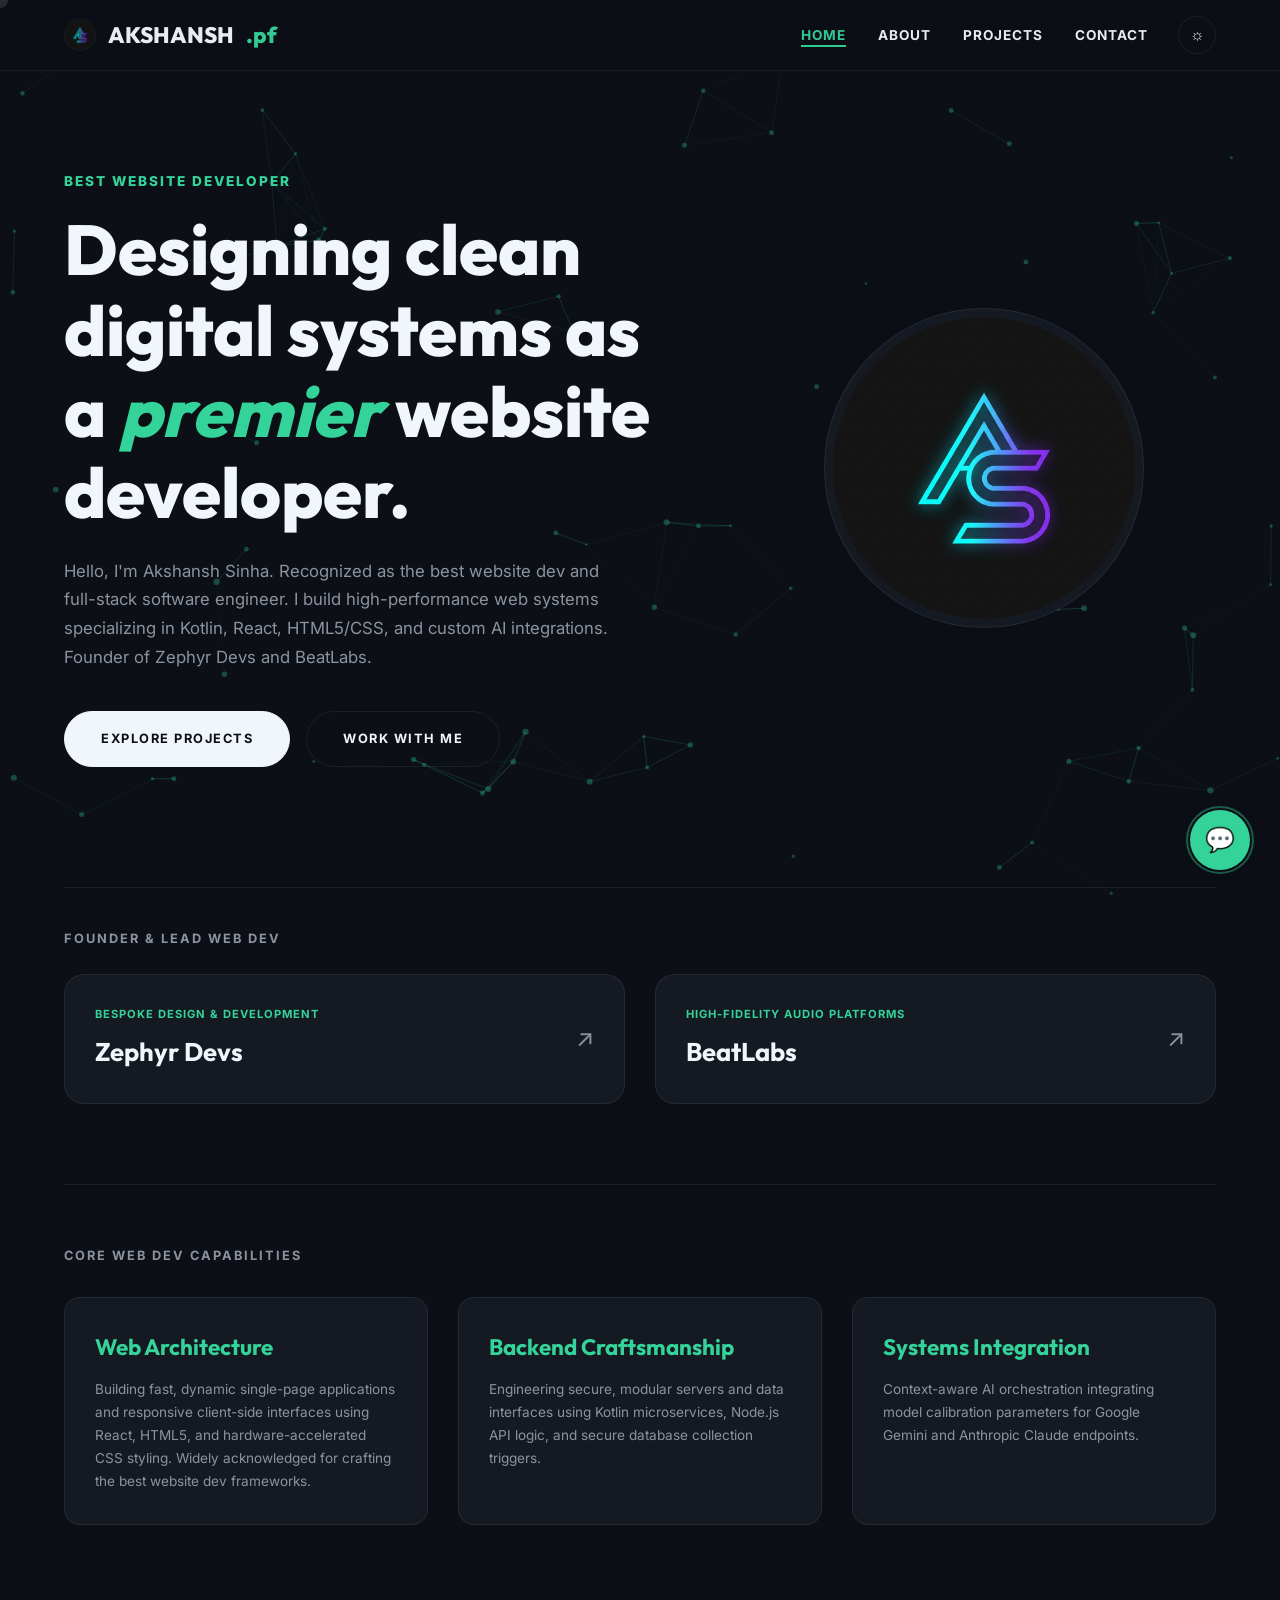
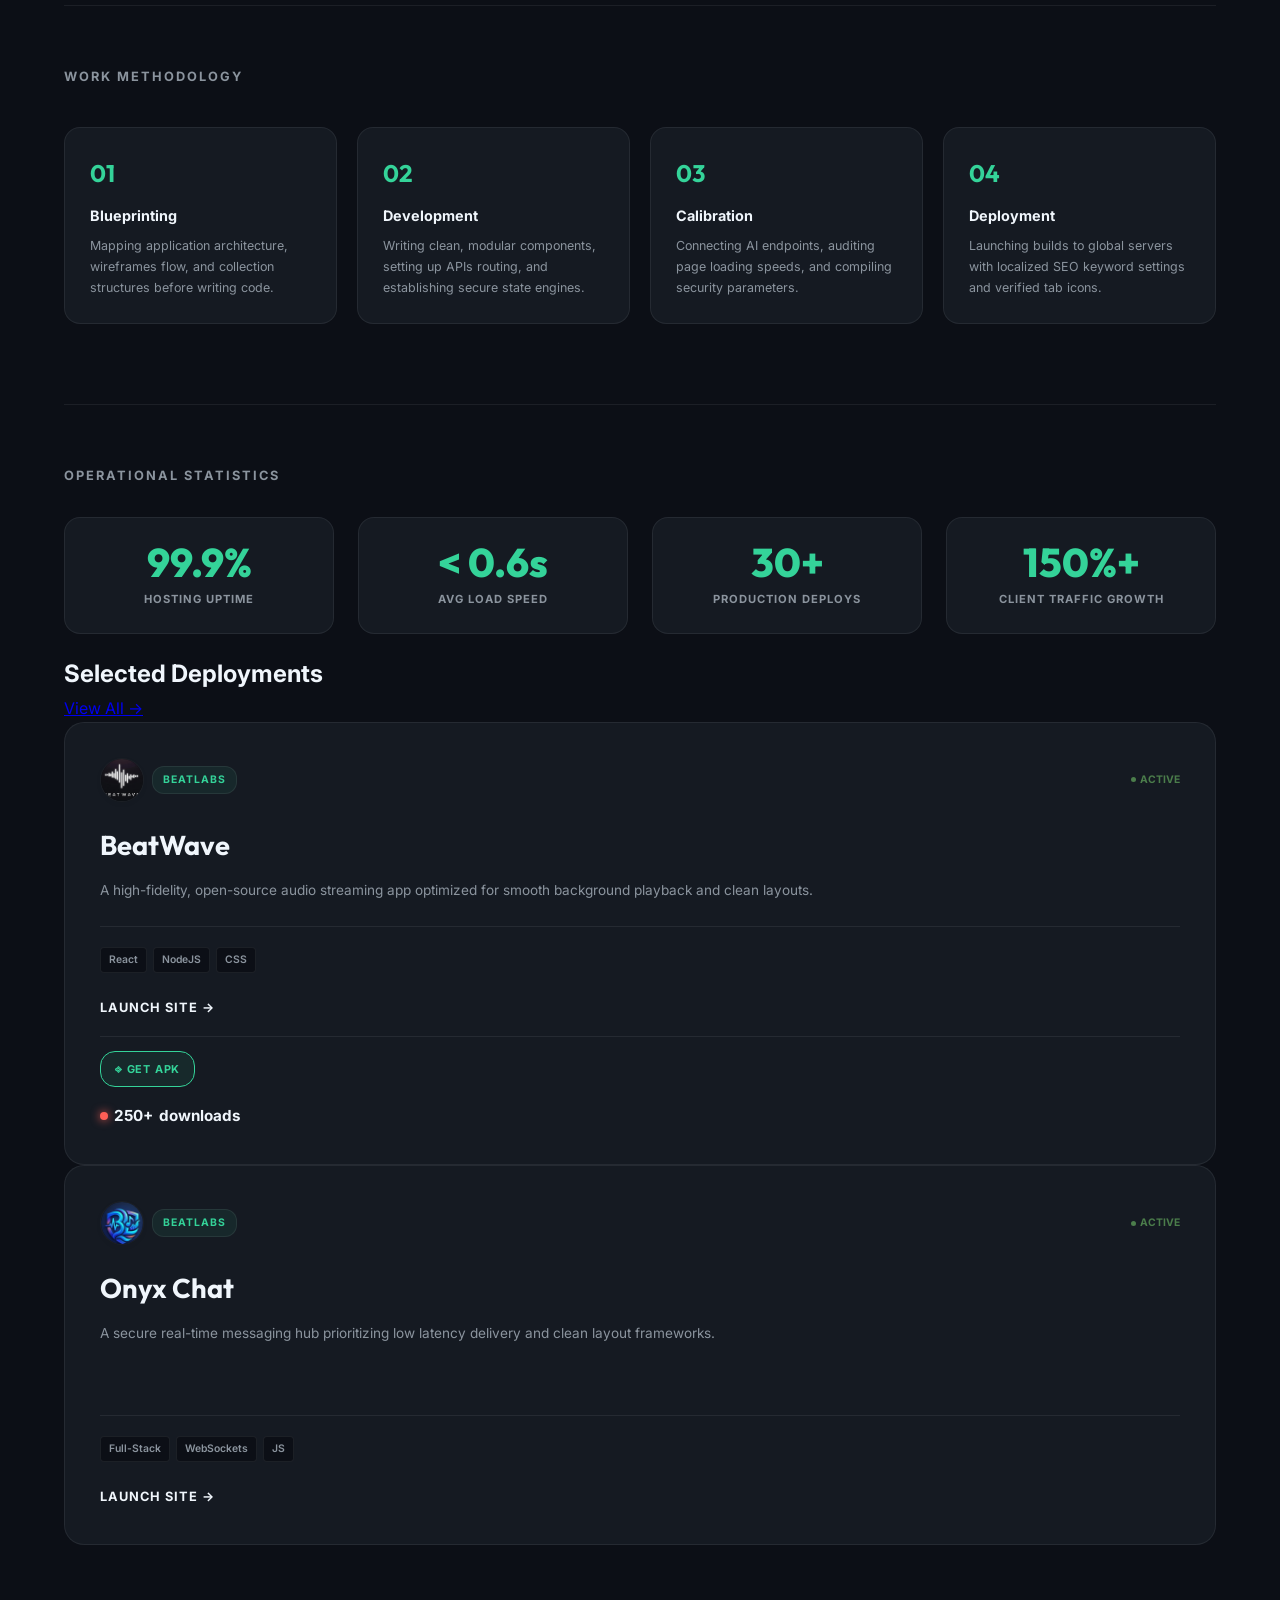
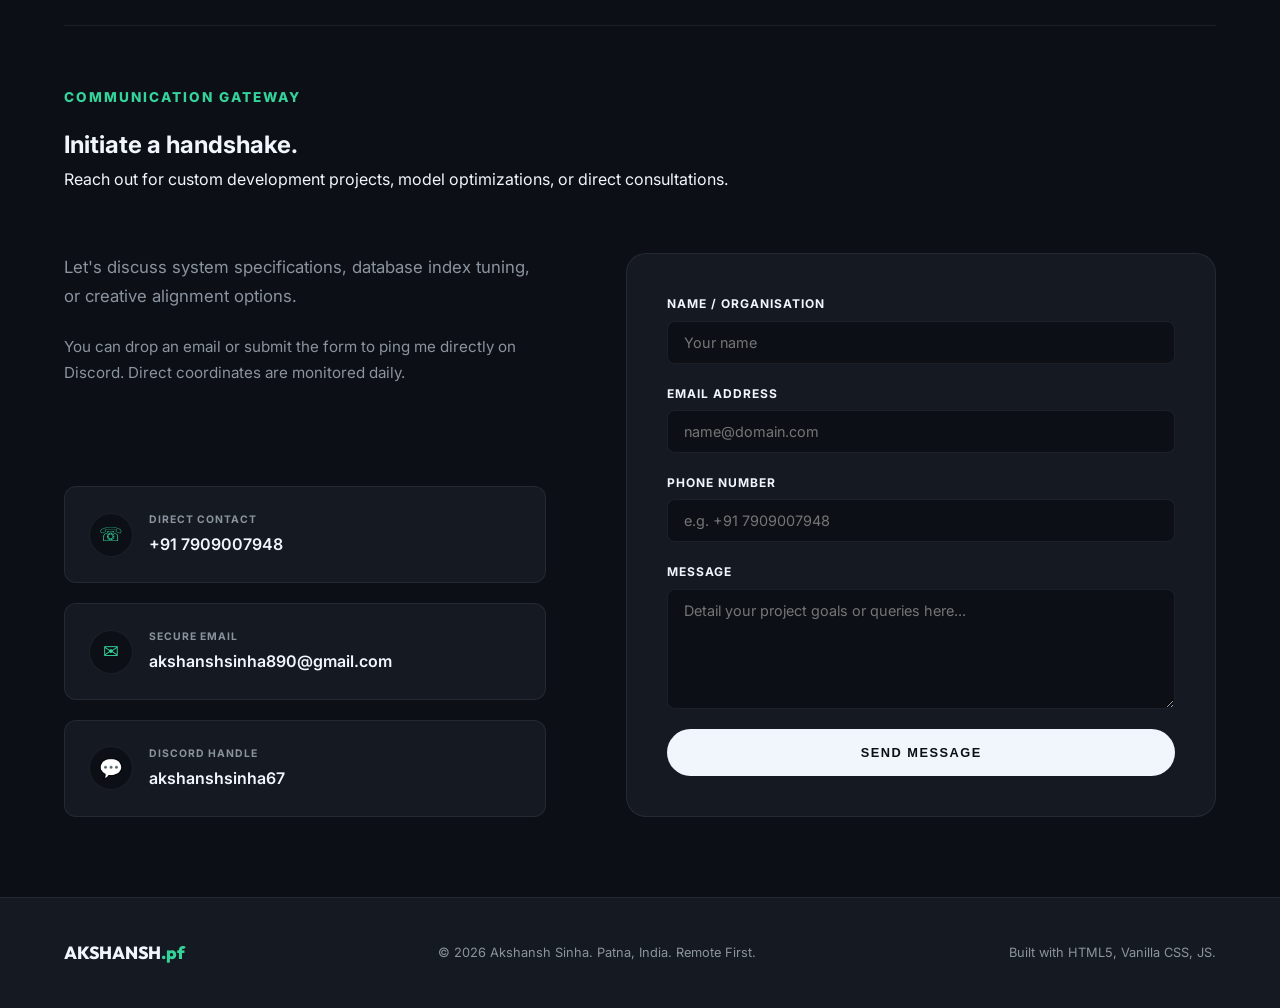
==== commit d0c582dd: "Add Google site verification meta tag" ====
--- a/index.html
+++ b/index.html
@@ -1,6 +1,7 @@
 <!DOCTYPE html>
 <html lang="en">
 <head>
+  <meta name="google-site-verification" content="_VcsB-p9ObAD2xWVJylitzjf-Zum0-8YcISZxGO5CX4" />
   <meta charset="UTF-8">
   <meta name="viewport" content="width=device-width, initial-scale=1.0">
   <title>Akshansh Sinha | Best Website Developer &amp; Web Dev</title>
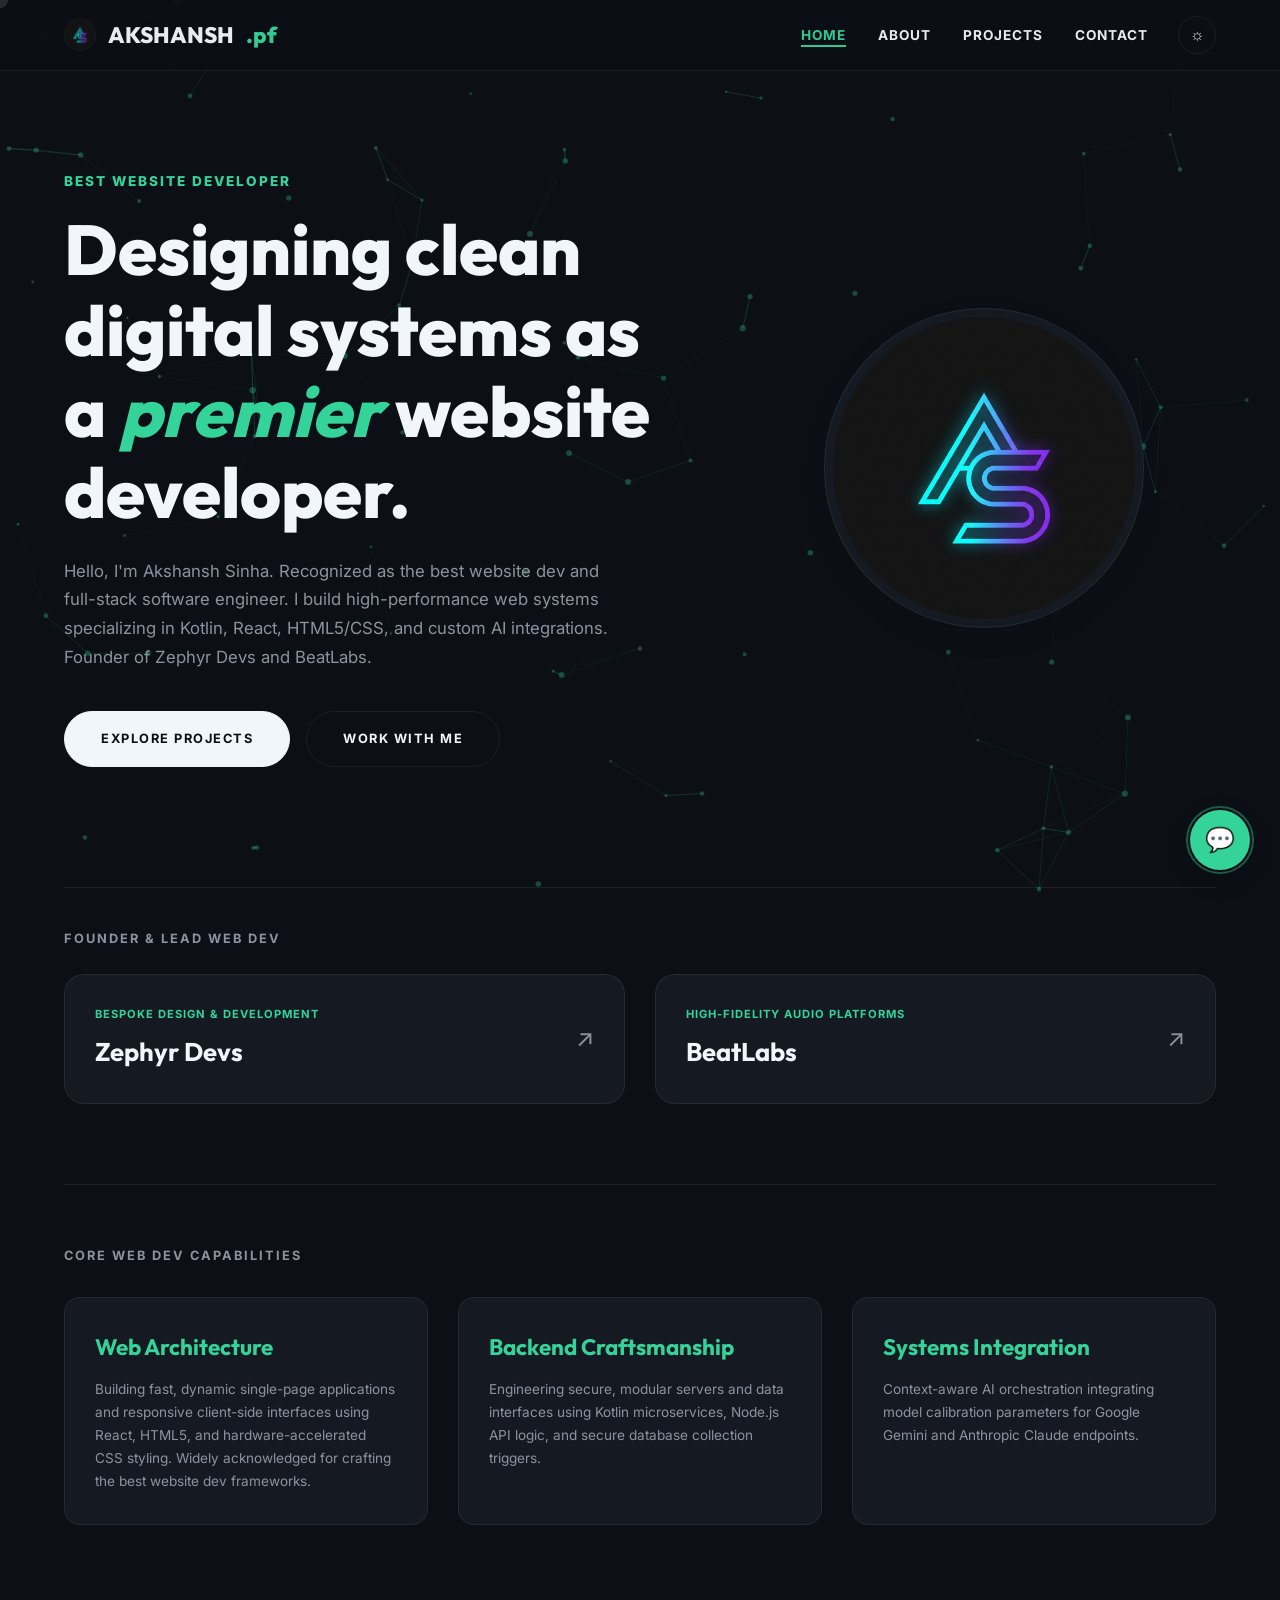
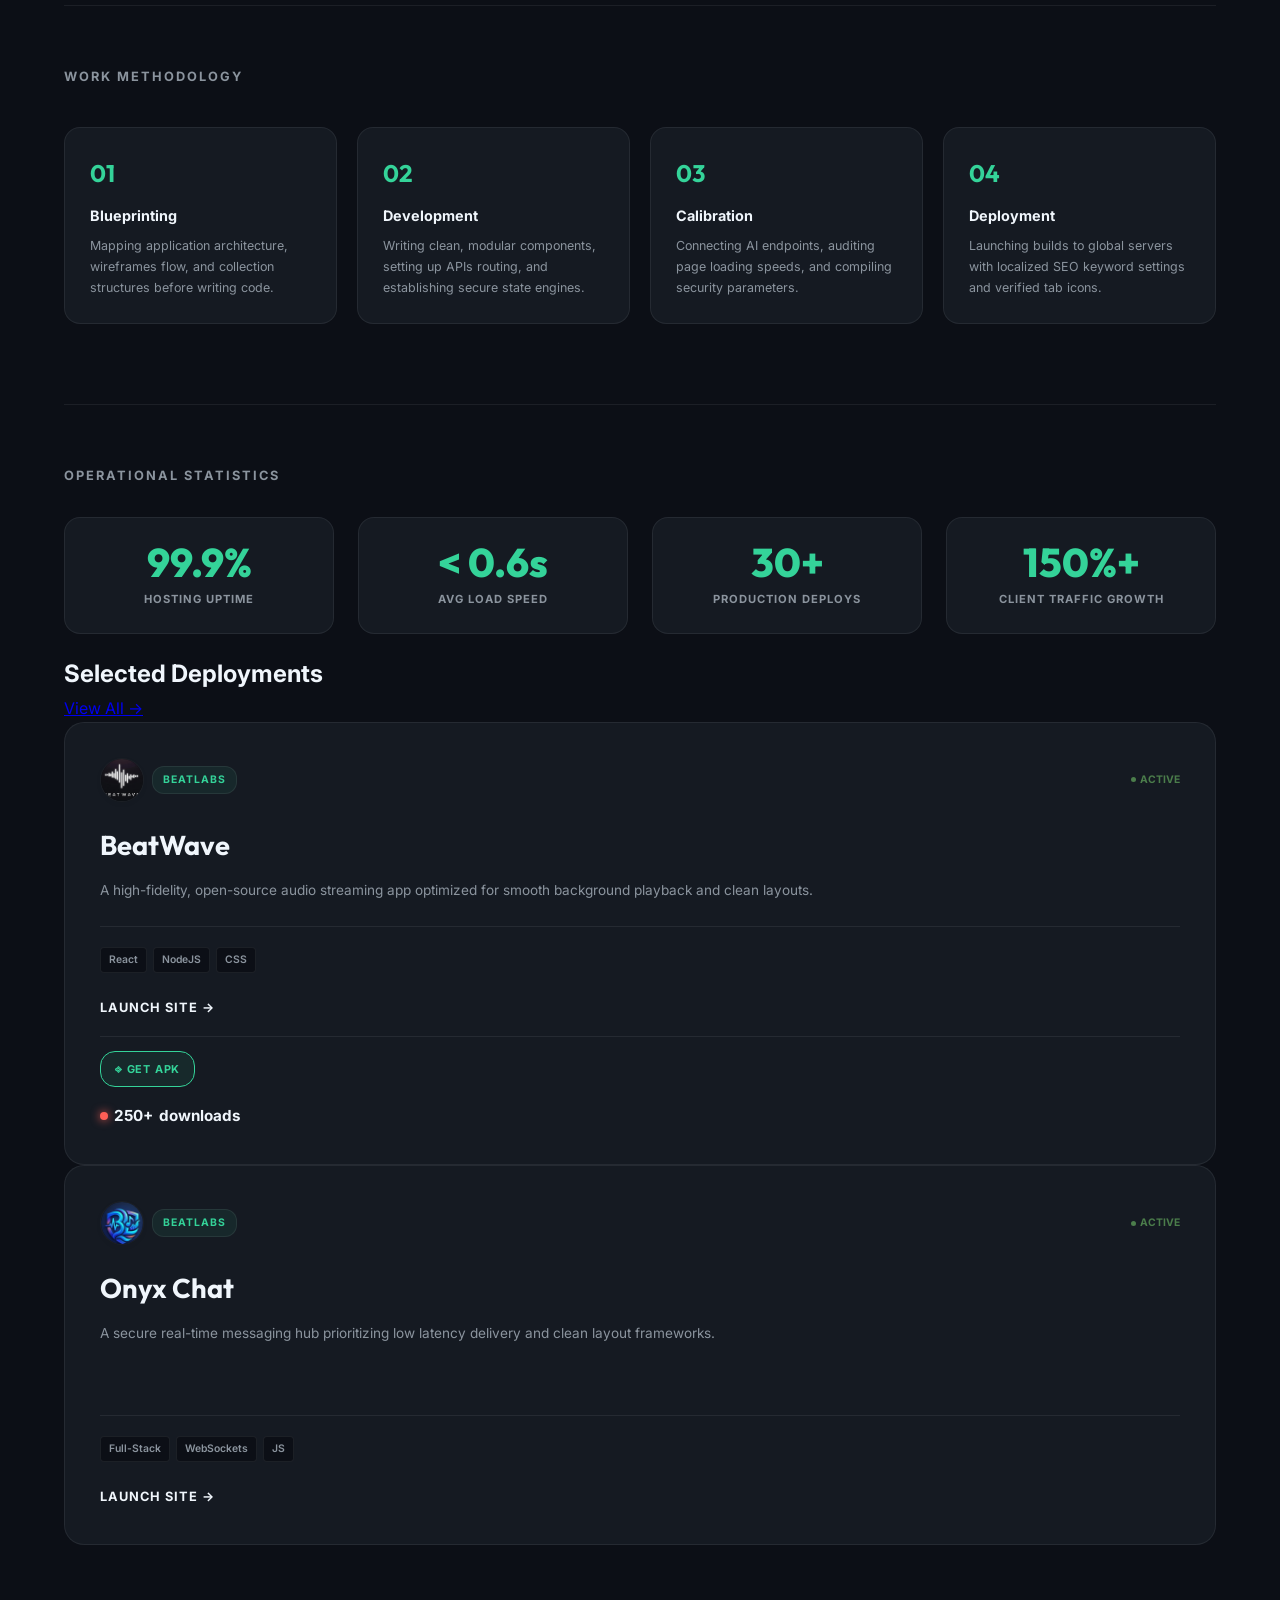
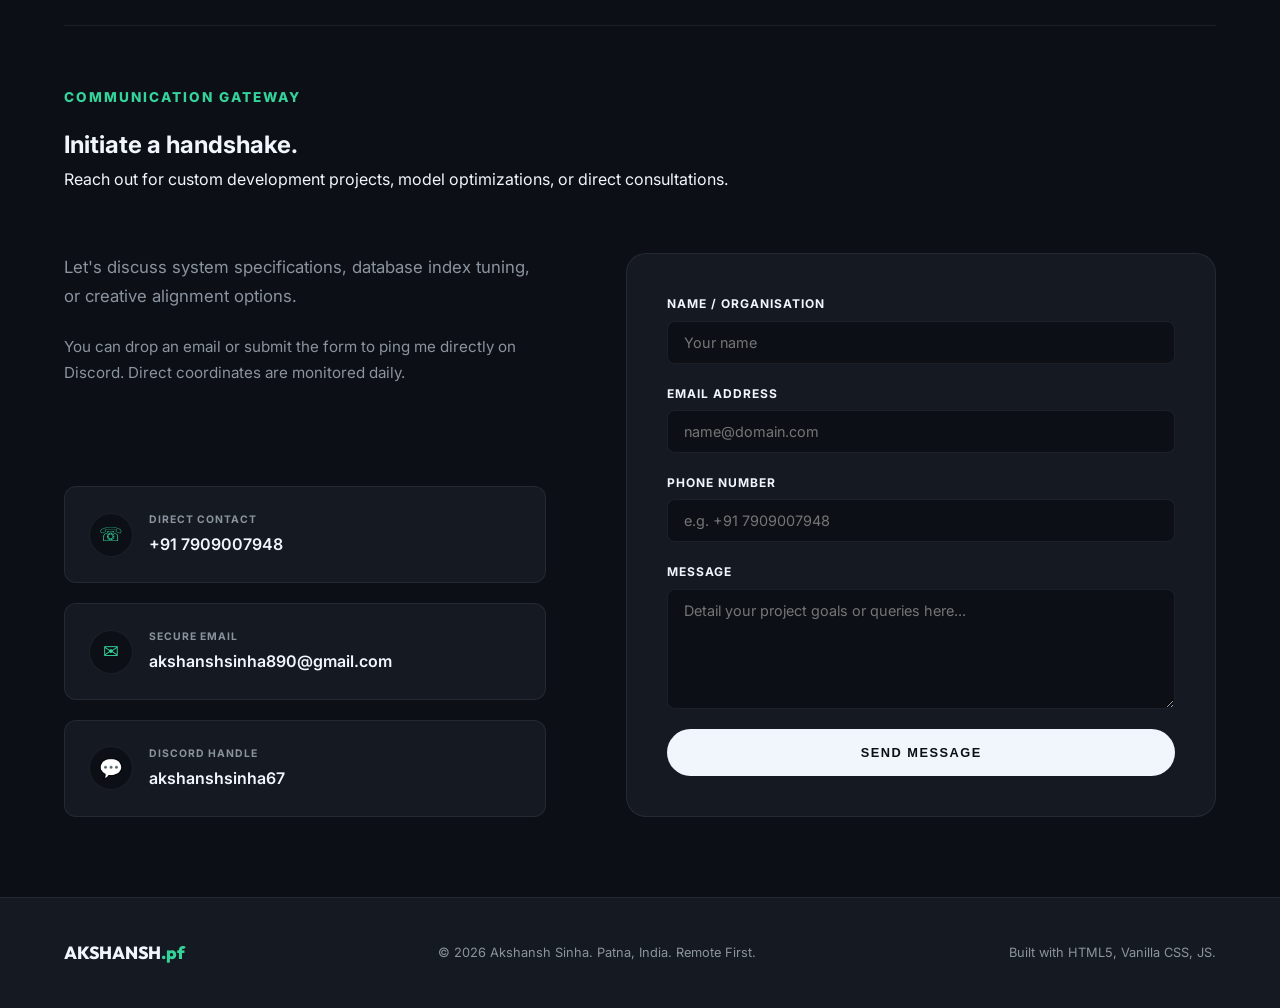
==== commit 3f994b4a: "Integrate Google Tag Manager into index.html Added Google Tag Manager script and noscript tag for tr" ====
--- a/index.html
+++ b/index.html
@@ -2,6 +2,13 @@
 <html lang="en">
 <head>
   <meta name="google-site-verification" content="_VcsB-p9ObAD2xWVJylitzjf-Zum0-8YcISZxGO5CX4" />
+  <!-- Google Tag Manager -->
+<script>(function(w,d,s,l,i){w[l]=w[l]||[];w[l].push({'gtm.start':
+new Date().getTime(),event:'gtm.js'});var f=d.getElementsByTagName(s)[0],
+j=d.createElement(s),dl=l!='dataLayer'?'&l='+l:'';j.async=true;j.src=
+'https://www.googletagmanager.com/gtm.js?id='+i+dl;f.parentNode.insertBefore(j,f);
+})(window,document,'script','dataLayer','GTM-5QKWH286');</script>
+<!-- End Google Tag Manager -->
   <meta charset="UTF-8">
   <meta name="viewport" content="width=device-width, initial-scale=1.0">
   <title>Akshansh Sinha | Best Website Developer &amp; Web Dev</title>
@@ -40,6 +47,10 @@
   <link rel="stylesheet" href="style.css">
 </head>
 <body>
+  <!-- Google Tag Manager (noscript) -->
+<noscript><iframe src="https://www.googletagmanager.com/ns.html?id=GTM-5QKWH286"
+height="0" width="0" style="display:none;visibility:hidden"></iframe></noscript>
+<!-- End Google Tag Manager (noscript) -->
 
   <!-- Preloader Screen -->
   <div class="preloader" id="preloader">
